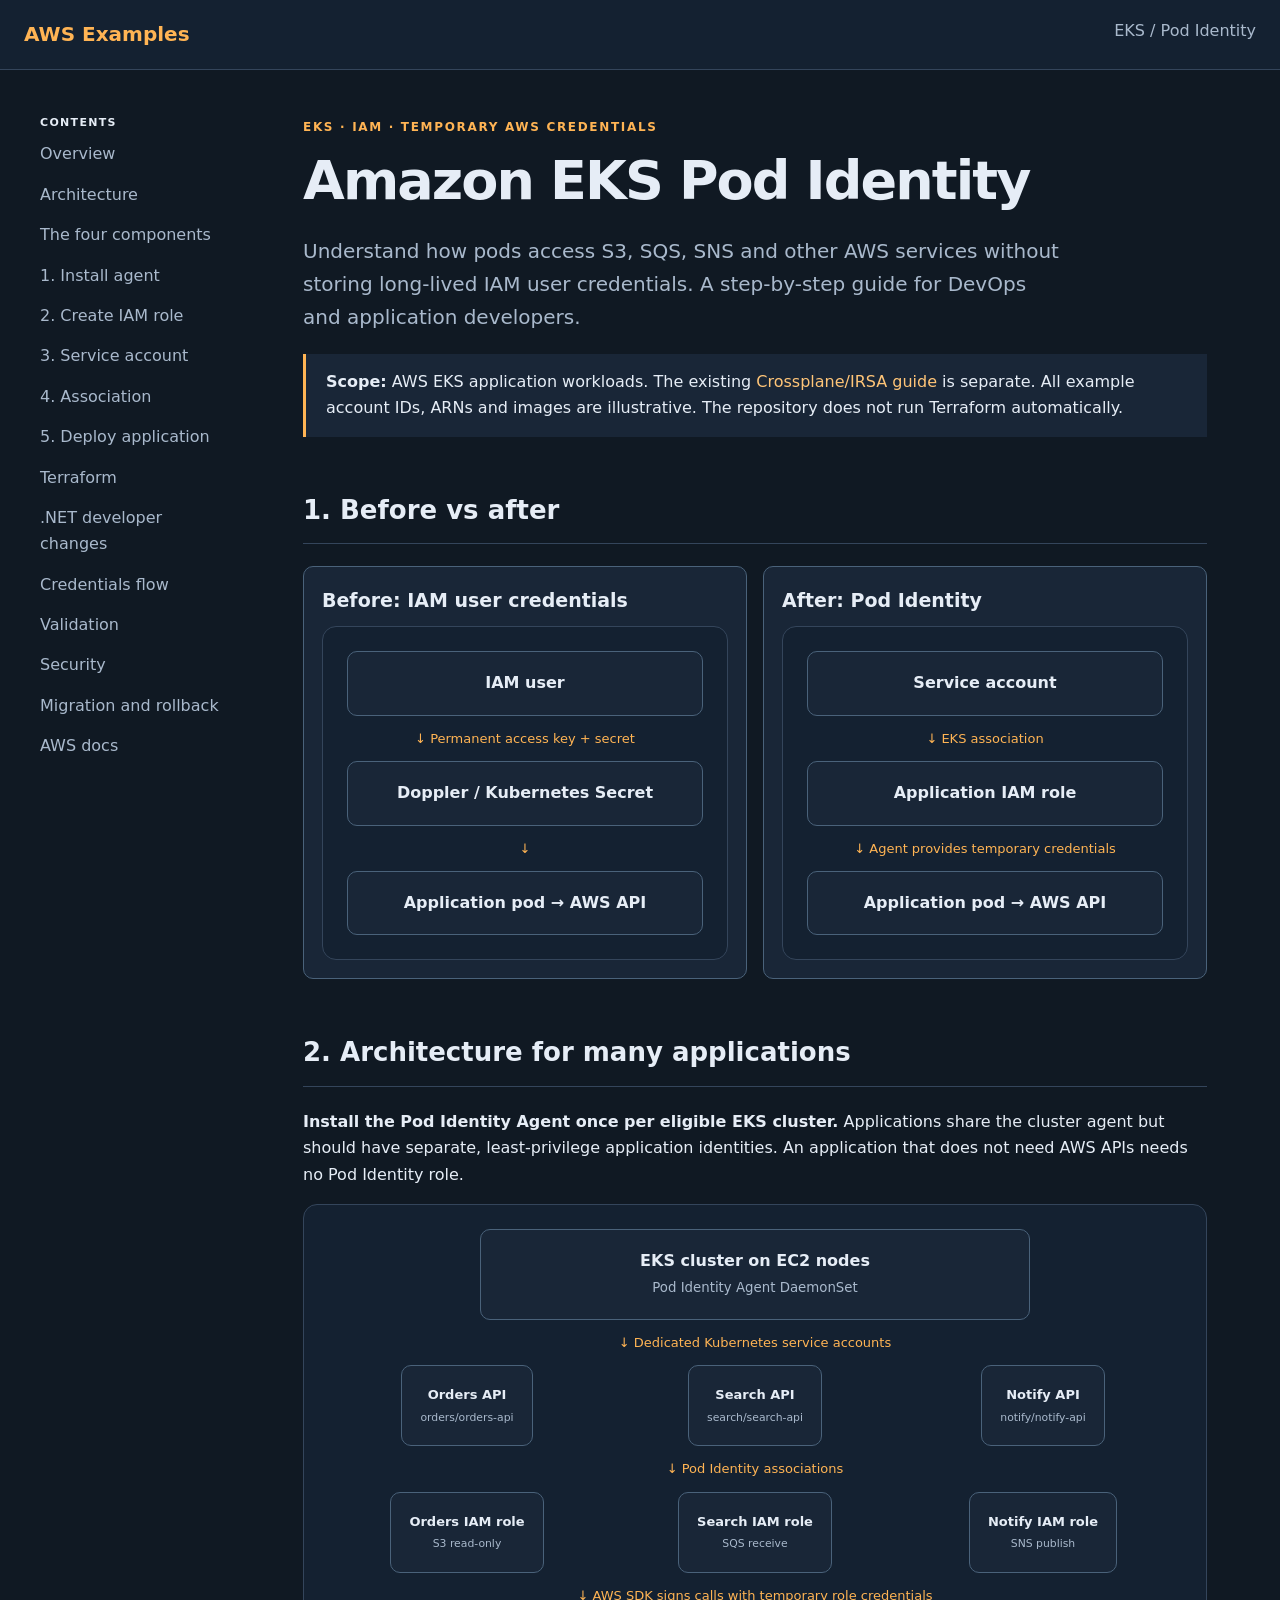
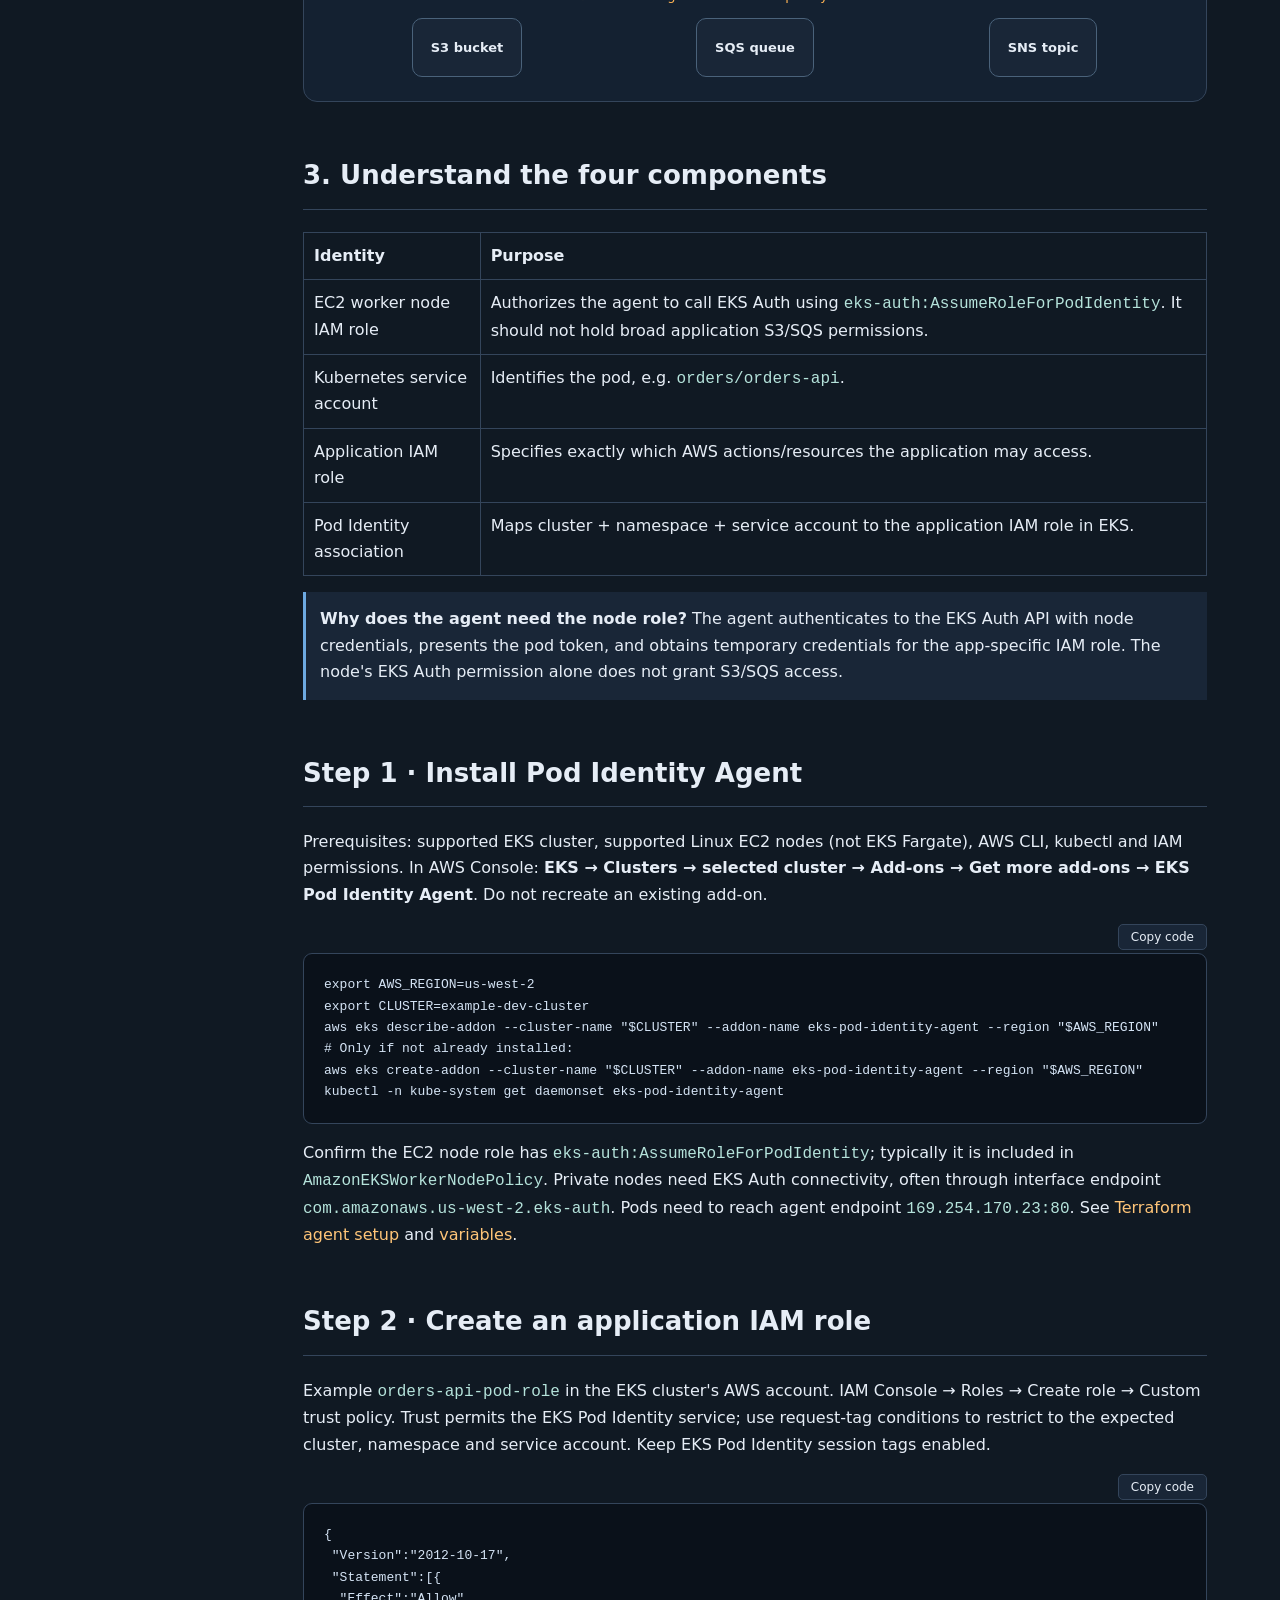
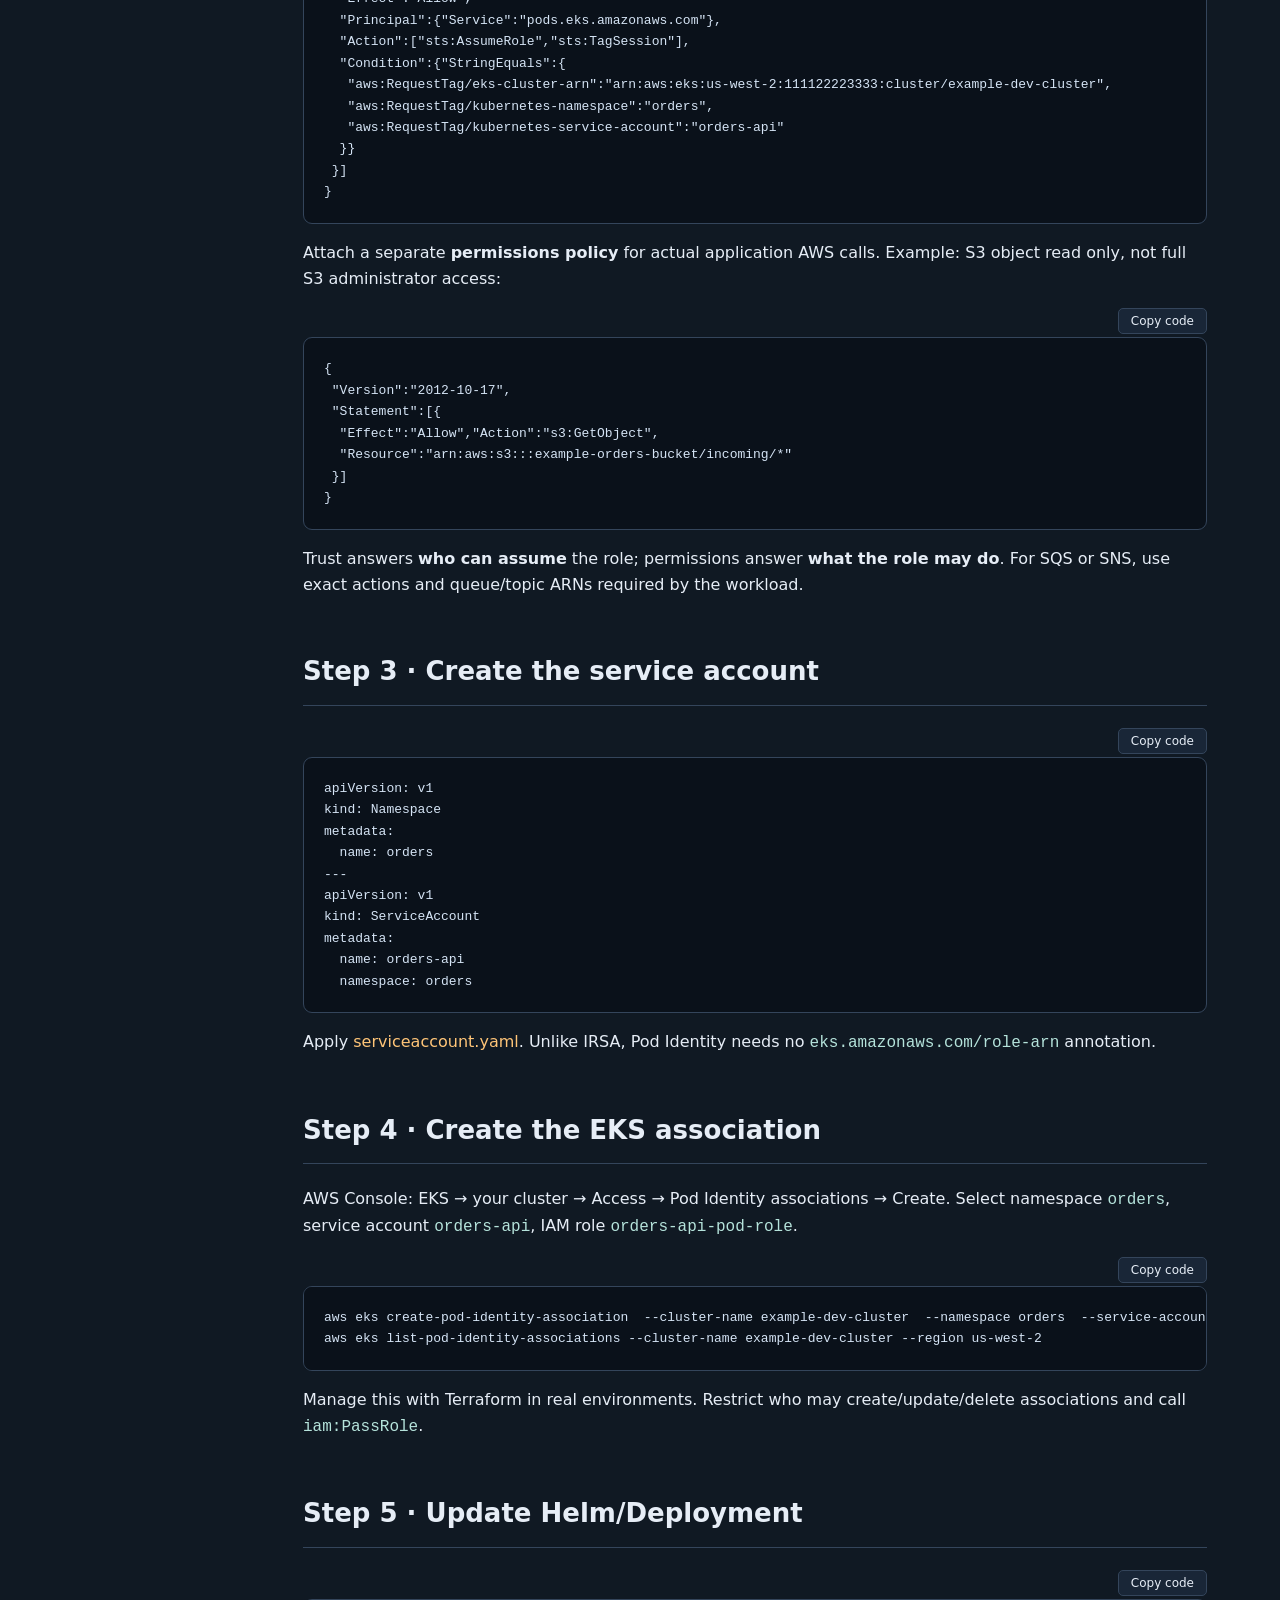
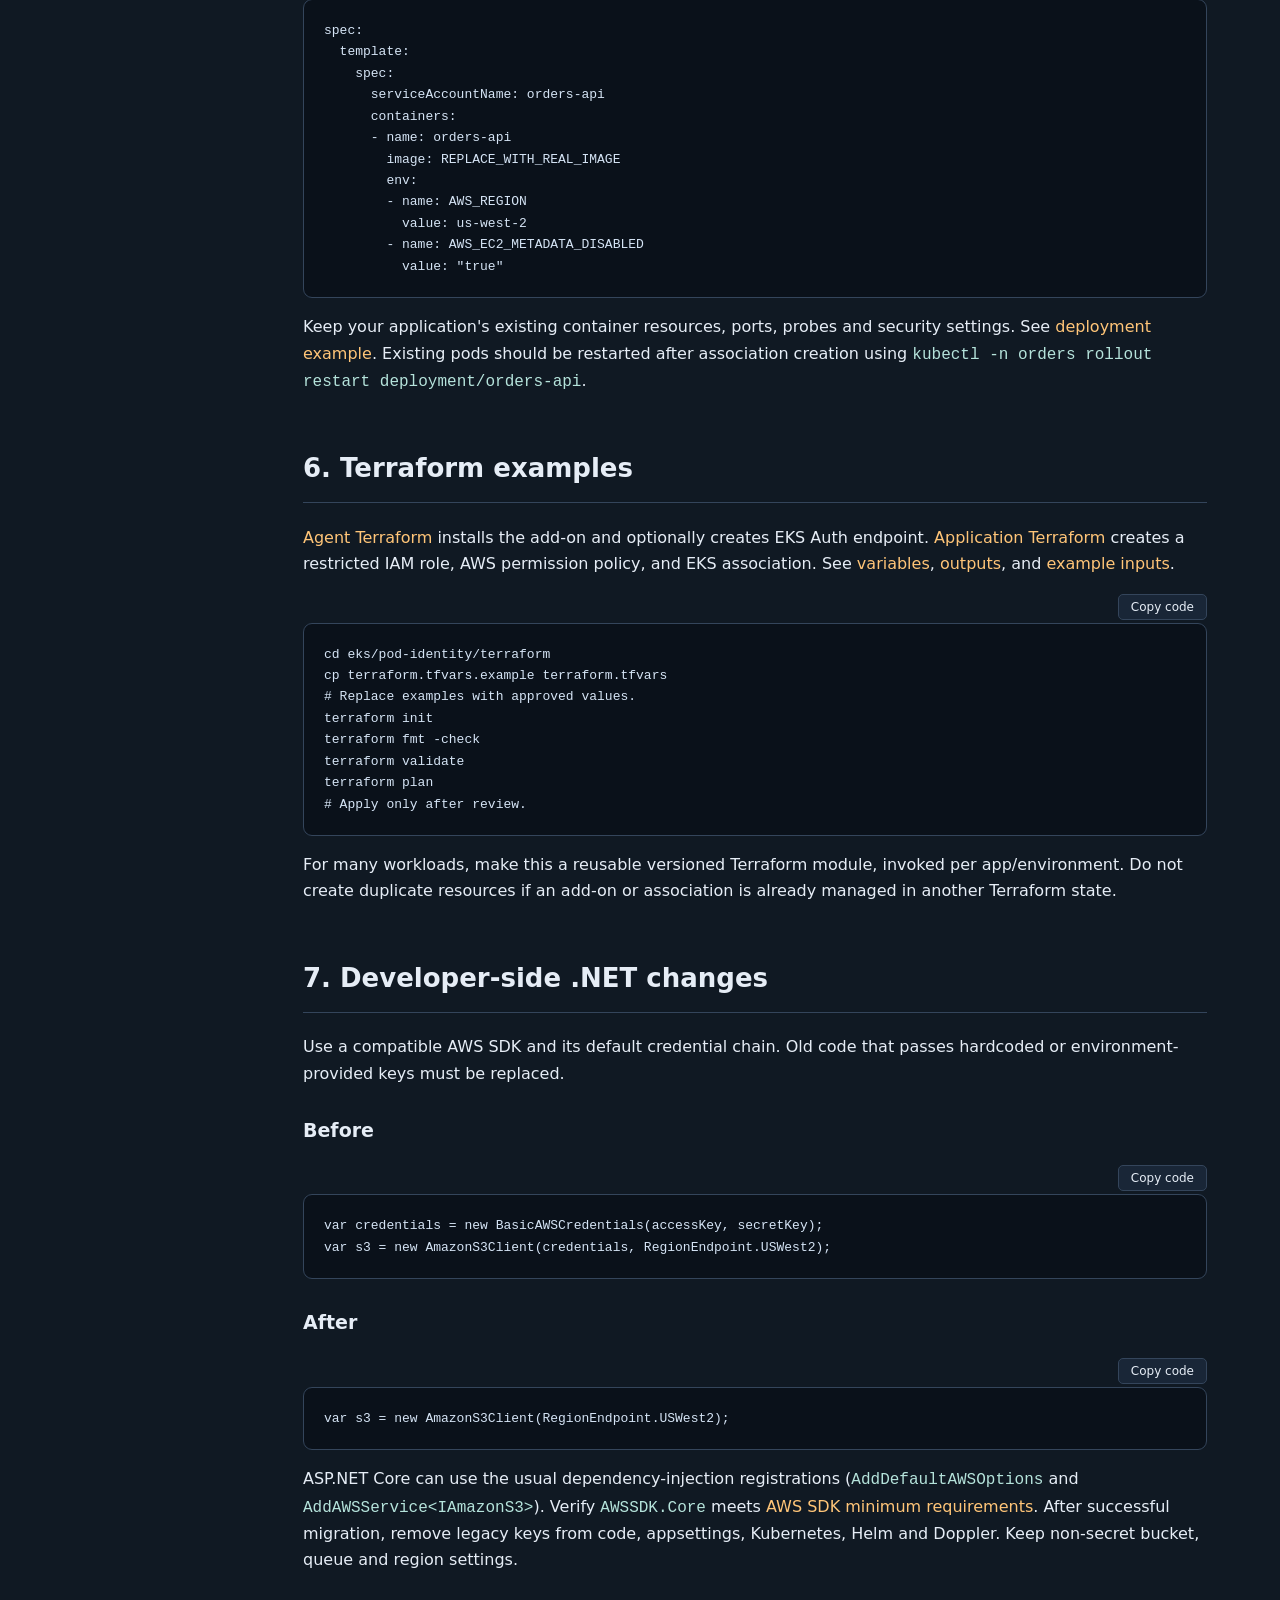
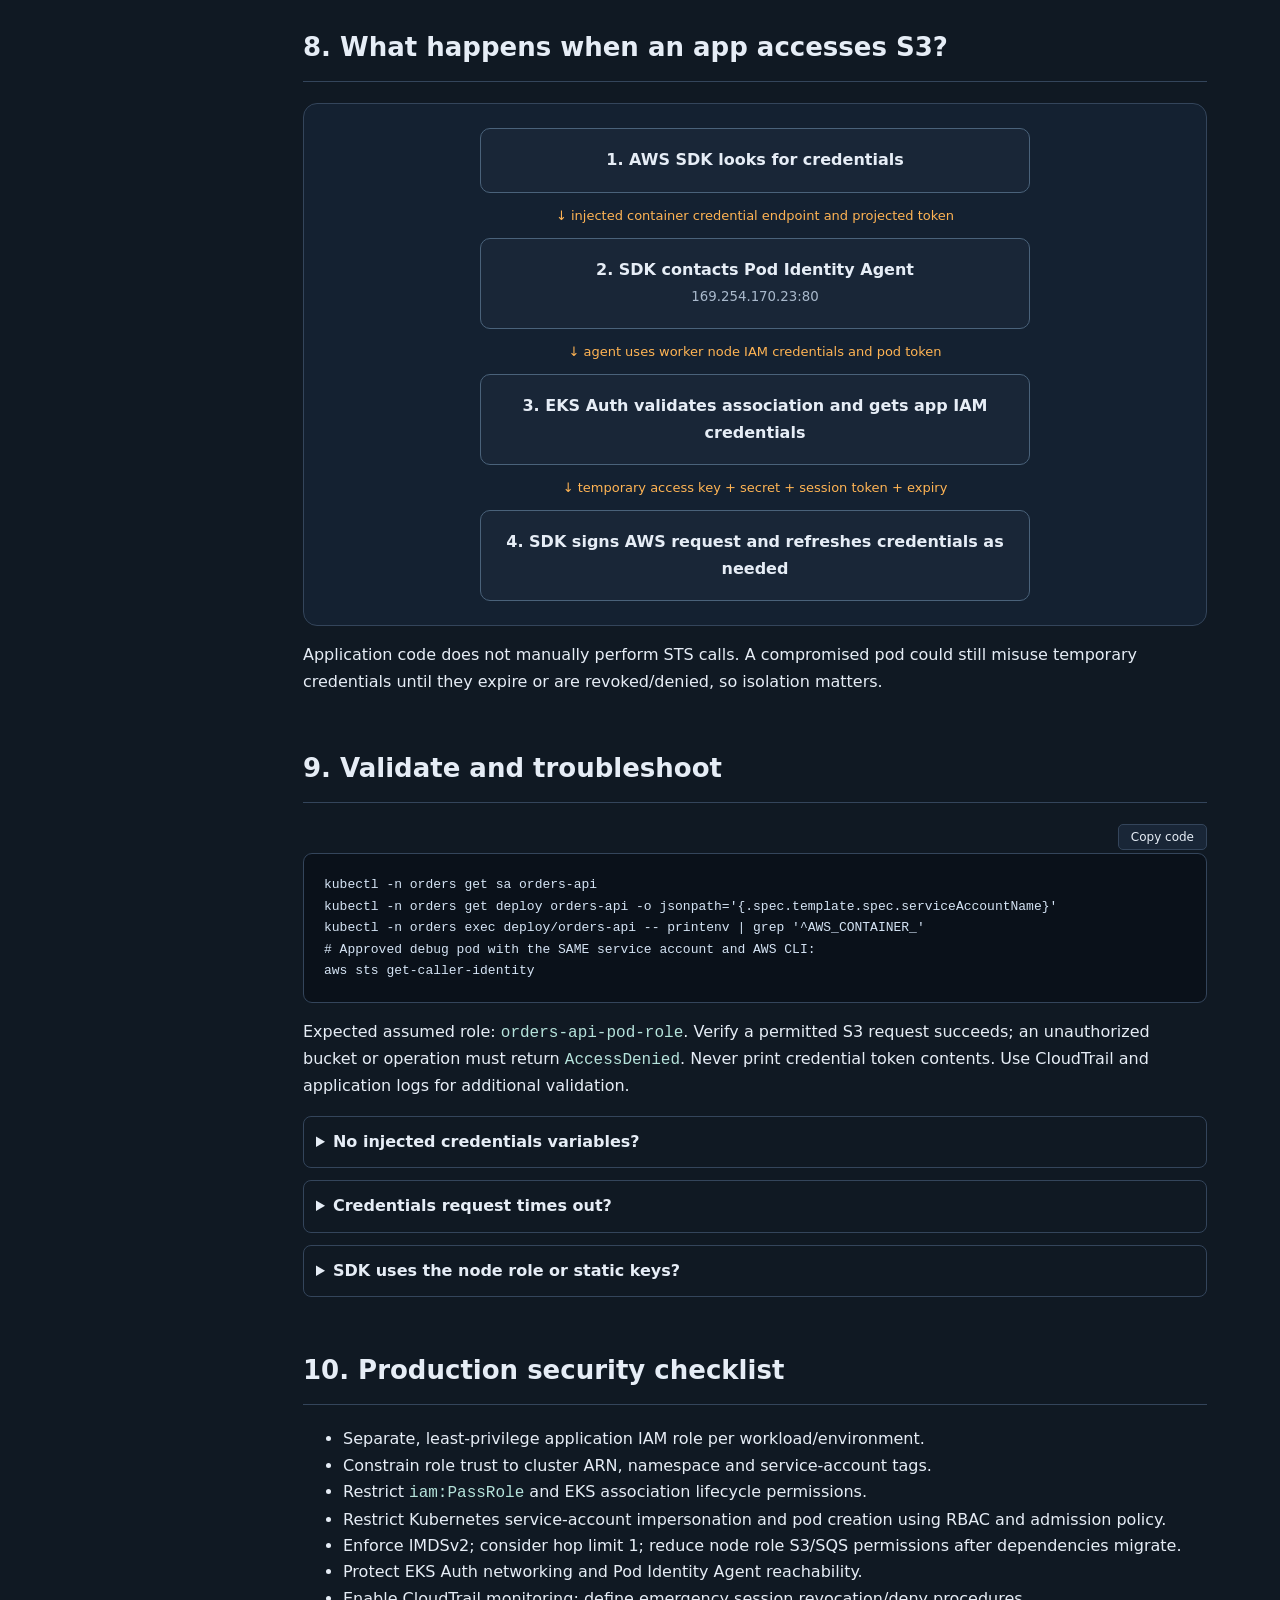
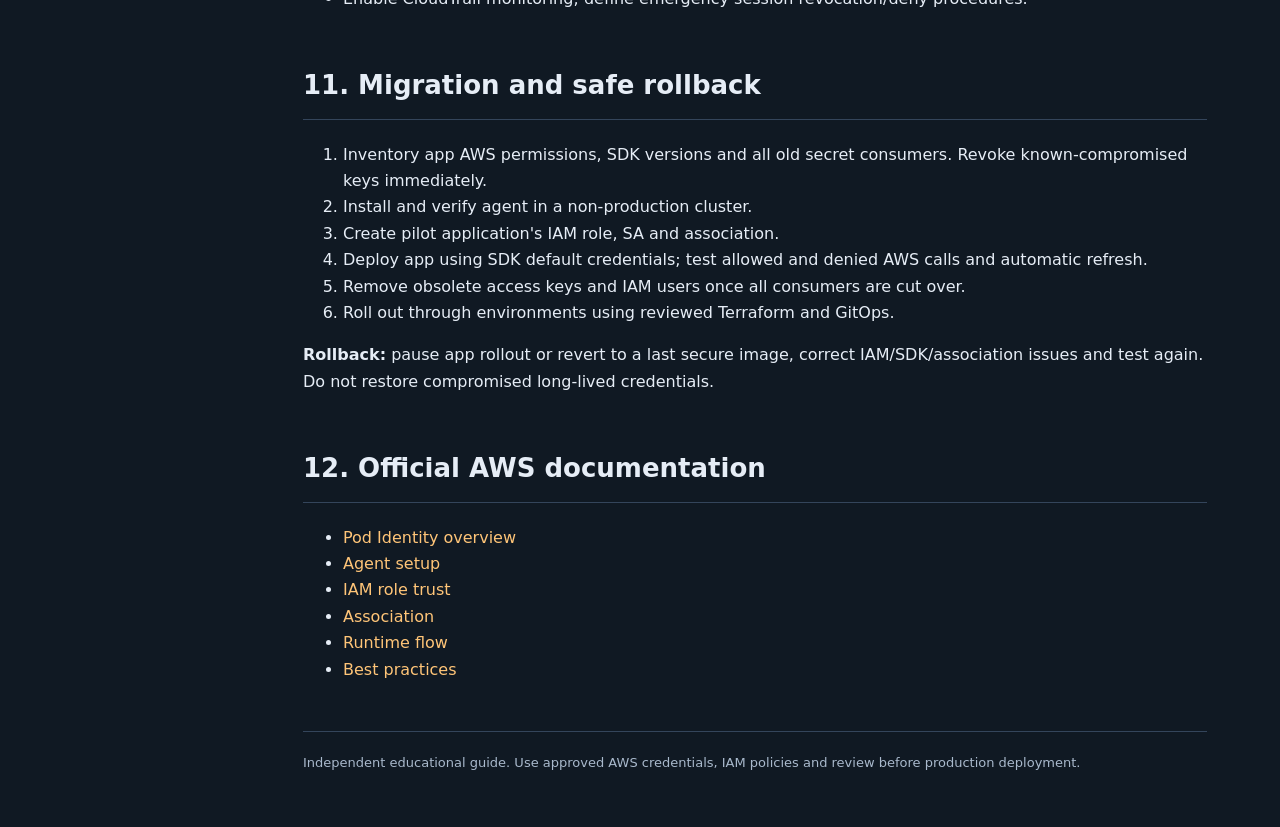
==== eks/pod-identity/index.html @ 5cfaf62c "docs: add visual EKS Pod Identity learning guide" ====
<!doctype html>
<html lang="en"><head><meta charset="utf-8"><meta name="viewport" content="width=device-width, initial-scale=1"><title>EKS Pod Identity | AWS Examples</title><link rel="stylesheet" href="../../assets/style.css"><style>.three{display:grid;grid-template-columns:repeat(3,minmax(0,1fr));gap:10px}.three .node{font-size:13px}.safe{border-left:3px solid #6da9e1;padding:14px;background:var(--panel)}table{border-collapse:collapse;width:100%}td,th{border:1px solid var(--line);padding:10px;text-align:left;vertical-align:top}summary{cursor:pointer;font-weight:700}details{border:1px solid var(--line);padding:12px;margin:12px 0;border-radius:8px}@media(max-width:760px){.three{grid-template-columns:1fr}}</style></head>
<body><header><a href="../../index.html">AWS Examples</a><span>EKS / Pod Identity</span></header><div class="layout"><nav><strong>CONTENTS</strong><a href="#overview">Overview</a><a href="#architecture">Architecture</a><a href="#roles">The four components</a><a href="#agent">1. Install agent</a><a href="#iam">2. Create IAM role</a><a href="#sa">3. Service account</a><a href="#association">4. Association</a><a href="#deploy">5. Deploy application</a><a href="#terraform">Terraform</a><a href="#developer">.NET developer changes</a><a href="#runtime">Credentials flow</a><a href="#test">Validation</a><a href="#security">Security</a><a href="#migrate">Migration and rollback</a><a href="#references">AWS docs</a></nav>
<main><p class="eyebrow">EKS · IAM · TEMPORARY AWS CREDENTIALS</p><h1>Amazon EKS Pod Identity</h1><p class="lead">Understand how pods access S3, SQS, SNS and other AWS services without storing long-lived IAM user credentials. A step-by-step guide for DevOps and application developers.</p><p class="note"><strong>Scope:</strong> AWS EKS application workloads. The existing <a href="../../crossplane/irsa/index.html">Crossplane/IRSA guide</a> is separate. All example account IDs, ARNs and images are illustrative. The repository does not run Terraform automatically.</p>
<h2 id="overview">1. Before vs after</h2><div class="branches"><div class="panel"><h3>Before: IAM user credentials</h3><div class="diagram"><div class="node">IAM user</div><div class="arrow">↓ Permanent access key + secret</div><div class="node">Doppler / Kubernetes Secret</div><div class="arrow">↓</div><div class="node">Application pod → AWS API</div></div></div><div class="panel"><h3>After: Pod Identity</h3><div class="diagram"><div class="node">Service account</div><div class="arrow">↓ EKS association</div><div class="node">Application IAM role</div><div class="arrow">↓ Agent provides temporary credentials</div><div class="node">Application pod → AWS API</div></div></div></div>
<h2 id="architecture">2. Architecture for many applications</h2><p><strong>Install the Pod Identity Agent once per eligible EKS cluster.</strong> Applications share the cluster agent but should have separate, least-privilege application identities. An application that does not need AWS APIs needs no Pod Identity role.</p>
<div class="diagram"><div class="node">EKS cluster on EC2 nodes<br><small>Pod Identity Agent DaemonSet</small></div><div class="arrow">↓ Dedicated Kubernetes service accounts</div><div class="three"><div class="node">Orders API<br><small>orders/orders-api</small></div><div class="node">Search API<br><small>search/search-api</small></div><div class="node">Notify API<br><small>notify/notify-api</small></div></div><div class="arrow">↓ Pod Identity associations</div><div class="three"><div class="node">Orders IAM role<br><small>S3 read-only</small></div><div class="node">Search IAM role<br><small>SQS receive</small></div><div class="node">Notify IAM role<br><small>SNS publish</small></div></div><div class="arrow">↓ AWS SDK signs calls with temporary role credentials</div><div class="three"><div class="node">S3 bucket</div><div class="node">SQS queue</div><div class="node">SNS topic</div></div></div>
<h2 id="roles">3. Understand the four components</h2><table><tr><th>Identity</th><th>Purpose</th></tr><tr><td>EC2 worker node IAM role</td><td>Authorizes the agent to call EKS Auth using <code>eks-auth:AssumeRoleForPodIdentity</code>. It should not hold broad application S3/SQS permissions.</td></tr><tr><td>Kubernetes service account</td><td>Identifies the pod, e.g. <code>orders/orders-api</code>.</td></tr><tr><td>Application IAM role</td><td>Specifies exactly which AWS actions/resources the application may access.</td></tr><tr><td>Pod Identity association</td><td>Maps cluster + namespace + service account to the application IAM role in EKS.</td></tr></table><p class="safe"><strong>Why does the agent need the node role?</strong> The agent authenticates to the EKS Auth API with node credentials, presents the pod token, and obtains temporary credentials for the app-specific IAM role. The node's EKS Auth permission alone does not grant S3/SQS access.</p>
<h2 id="agent">Step 1 · Install Pod Identity Agent</h2><p>Prerequisites: supported EKS cluster, supported Linux EC2 nodes (not EKS Fargate), AWS CLI, kubectl and IAM permissions. In AWS Console: <b>EKS → Clusters → selected cluster → Add-ons → Get more add-ons → EKS Pod Identity Agent</b>. Do not recreate an existing add-on.</p><pre><code>export AWS_REGION=us-west-2
export CLUSTER=example-dev-cluster
aws eks describe-addon --cluster-name "$CLUSTER" --addon-name eks-pod-identity-agent --region "$AWS_REGION"
# Only if not already installed:
aws eks create-addon --cluster-name "$CLUSTER" --addon-name eks-pod-identity-agent --region "$AWS_REGION"
kubectl -n kube-system get daemonset eks-pod-identity-agent</code></pre><p>Confirm the EC2 node role has <code>eks-auth:AssumeRoleForPodIdentity</code>; typically it is included in <code>AmazonEKSWorkerNodePolicy</code>. Private nodes need EKS Auth connectivity, often through interface endpoint <code>com.amazonaws.us-west-2.eks-auth</code>. Pods need to reach agent endpoint <code>169.254.170.23:80</code>. See <a href="agent/main.tf">Terraform agent setup</a> and <a href="agent/terraform.tfvars.example">variables</a>.</p>
<h2 id="iam">Step 2 · Create an application IAM role</h2><p>Example <code>orders-api-pod-role</code> in the EKS cluster's AWS account. IAM Console → Roles → Create role → Custom trust policy. Trust permits the EKS Pod Identity service; use request-tag conditions to restrict to the expected cluster, namespace and service account. Keep EKS Pod Identity session tags enabled.</p><pre><code>{
 "Version":"2012-10-17",
 "Statement":[{
  "Effect":"Allow",
  "Principal":{"Service":"pods.eks.amazonaws.com"},
  "Action":["sts:AssumeRole","sts:TagSession"],
  "Condition":{"StringEquals":{
   "aws:RequestTag/eks-cluster-arn":"arn:aws:eks:us-west-2:111122223333:cluster/example-dev-cluster",
   "aws:RequestTag/kubernetes-namespace":"orders",
   "aws:RequestTag/kubernetes-service-account":"orders-api"
  }}
 }]
}</code></pre><p>Attach a separate <strong>permissions policy</strong> for actual application AWS calls. Example: S3 object read only, not full S3 administrator access:</p><pre><code>{
 "Version":"2012-10-17",
 "Statement":[{
  "Effect":"Allow","Action":"s3:GetObject",
  "Resource":"arn:aws:s3:::example-orders-bucket/incoming/*"
 }]
}</code></pre><p>Trust answers <strong>who can assume</strong> the role; permissions answer <strong>what the role may do</strong>. For SQS or SNS, use exact actions and queue/topic ARNs required by the workload.</p>
<h2 id="sa">Step 3 · Create the service account</h2><pre><code>apiVersion: v1
kind: Namespace
metadata:
  name: orders
---
apiVersion: v1
kind: ServiceAccount
metadata:
  name: orders-api
  namespace: orders</code></pre><p>Apply <a href="kubernetes/serviceaccount.yaml">serviceaccount.yaml</a>. Unlike IRSA, Pod Identity needs no <code>eks.amazonaws.com/role-arn</code> annotation.</p>
<h2 id="association">Step 4 · Create the EKS association</h2><p>AWS Console: EKS → your cluster → Access → Pod Identity associations → Create. Select namespace <code>orders</code>, service account <code>orders-api</code>, IAM role <code>orders-api-pod-role</code>.</p><pre><code>aws eks create-pod-identity-association  --cluster-name example-dev-cluster  --namespace orders  --service-account orders-api  --role-arn arn:aws:iam::111122223333:role/orders-api-pod-role  --region us-west-2
aws eks list-pod-identity-associations --cluster-name example-dev-cluster --region us-west-2</code></pre><p>Manage this with Terraform in real environments. Restrict who may create/update/delete associations and call <code>iam:PassRole</code>.</p>
<h2 id="deploy">Step 5 · Update Helm/Deployment</h2><pre><code>spec:
  template:
    spec:
      serviceAccountName: orders-api
      containers:
      - name: orders-api
        image: REPLACE_WITH_REAL_IMAGE
        env:
        - name: AWS_REGION
          value: us-west-2
        - name: AWS_EC2_METADATA_DISABLED
          value: "true"</code></pre><p>Keep your application's existing container resources, ports, probes and security settings. See <a href="kubernetes/deployment-example.yaml">deployment example</a>. Existing pods should be restarted after association creation using <code>kubectl -n orders rollout restart deployment/orders-api</code>.</p>
<h2 id="terraform">6. Terraform examples</h2><p><a href="agent/main.tf">Agent Terraform</a> installs the add-on and optionally creates EKS Auth endpoint. <a href="terraform/main.tf">Application Terraform</a> creates a restricted IAM role, AWS permission policy, and EKS association. See <a href="terraform/variables.tf">variables</a>, <a href="terraform/outputs.tf">outputs</a>, and <a href="terraform/terraform.tfvars.example">example inputs</a>.</p><pre><code>cd eks/pod-identity/terraform
cp terraform.tfvars.example terraform.tfvars
# Replace examples with approved values.
terraform init
terraform fmt -check
terraform validate
terraform plan
# Apply only after review.</code></pre><p>For many workloads, make this a reusable versioned Terraform module, invoked per app/environment. Do not create duplicate resources if an add-on or association is already managed in another Terraform state.</p>
<h2 id="developer">7. Developer-side .NET changes</h2><p>Use a compatible AWS SDK and its default credential chain. Old code that passes hardcoded or environment-provided keys must be replaced.</p><h3>Before</h3><pre><code>var credentials = new BasicAWSCredentials(accessKey, secretKey);
var s3 = new AmazonS3Client(credentials, RegionEndpoint.USWest2);</code></pre><h3>After</h3><pre><code>var s3 = new AmazonS3Client(RegionEndpoint.USWest2);</code></pre><p>ASP.NET Core can use the usual dependency-injection registrations (<code>AddDefaultAWSOptions</code> and <code>AddAWSService&lt;IAmazonS3&gt;</code>). Verify <code>AWSSDK.Core</code> meets <a href="https://docs.aws.amazon.com/eks/latest/userguide/pod-id-minimum-sdk.html">AWS SDK minimum requirements</a>. After successful migration, remove legacy keys from code, appsettings, Kubernetes, Helm and Doppler. Keep non-secret bucket, queue and region settings.</p>
<h2 id="runtime">8. What happens when an app accesses S3?</h2><div class="diagram"><div class="node">1. AWS SDK looks for credentials</div><div class="arrow">↓ injected container credential endpoint and projected token</div><div class="node">2. SDK contacts Pod Identity Agent<br><small>169.254.170.23:80</small></div><div class="arrow">↓ agent uses worker node IAM credentials and pod token</div><div class="node">3. EKS Auth validates association and gets app IAM credentials</div><div class="arrow">↓ temporary access key + secret + session token + expiry</div><div class="node">4. SDK signs AWS request and refreshes credentials as needed</div></div><p>Application code does not manually perform STS calls. A compromised pod could still misuse temporary credentials until they expire or are revoked/denied, so isolation matters.</p>
<h2 id="test">9. Validate and troubleshoot</h2><pre><code>kubectl -n orders get sa orders-api
kubectl -n orders get deploy orders-api -o jsonpath='{.spec.template.spec.serviceAccountName}'
kubectl -n orders exec deploy/orders-api -- printenv | grep '^AWS_CONTAINER_'
# Approved debug pod with the SAME service account and AWS CLI:
aws sts get-caller-identity</code></pre><p>Expected assumed role: <code>orders-api-pod-role</code>. Verify a permitted S3 request succeeds; an unauthorized bucket or operation must return <code>AccessDenied</code>. Never print credential token contents. Use CloudTrail and application logs for additional validation.</p>
<details><summary>No injected credentials variables?</summary>Check service account, namespace, EKS association, pod restart, compatible EKS version and agent health.</details>
<details><summary>Credentials request times out?</summary>Check EKS Auth endpoint, agent local endpoint, node IAM policy, NetworkPolicies and proxy settings.</details>
<details><summary>SDK uses the node role or static keys?</summary>Remove explicit credentials and profile settings, validate SDK default chain, and disable metadata fallback.</details>
<h2 id="security">10. Production security checklist</h2><ul><li>Separate, least-privilege application IAM role per workload/environment.</li><li>Constrain role trust to cluster ARN, namespace and service-account tags.</li><li>Restrict <code>iam:PassRole</code> and EKS association lifecycle permissions.</li><li>Restrict Kubernetes service-account impersonation and pod creation using RBAC and admission policy.</li><li>Enforce IMDSv2; consider hop limit 1; reduce node role S3/SQS permissions after dependencies migrate.</li><li>Protect EKS Auth networking and Pod Identity Agent reachability.</li><li>Enable CloudTrail monitoring; define emergency session revocation/deny procedures.</li></ul>
<h2 id="migrate">11. Migration and safe rollback</h2><ol><li>Inventory app AWS permissions, SDK versions and all old secret consumers. Revoke known-compromised keys immediately.</li><li>Install and verify agent in a non-production cluster.</li><li>Create pilot application's IAM role, SA and association.</li><li>Deploy app using SDK default credentials; test allowed and denied AWS calls and automatic refresh.</li><li>Remove obsolete access keys and IAM users once all consumers are cut over.</li><li>Roll out through environments using reviewed Terraform and GitOps.</li></ol><p><b>Rollback:</b> pause app rollout or revert to a last secure image, correct IAM/SDK/association issues and test again. Do not restore compromised long-lived credentials.</p>
<h2 id="references">12. Official AWS documentation</h2><ul><li><a href="https://docs.aws.amazon.com/eks/latest/userguide/pod-identities.html">Pod Identity overview</a></li><li><a href="https://docs.aws.amazon.com/eks/latest/userguide/pod-id-agent-setup.html">Agent setup</a></li><li><a href="https://docs.aws.amazon.com/eks/latest/userguide/pod-id-role.html">IAM role trust</a></li><li><a href="https://docs.aws.amazon.com/eks/latest/userguide/pod-id-association.html">Association</a></li><li><a href="https://docs.aws.amazon.com/eks/latest/userguide/pod-id-how-it-works.html">Runtime flow</a></li><li><a href="https://docs.aws.amazon.com/eks/latest/best-practices/identity-and-access-management.html">Best practices</a></li></ul><footer>Independent educational guide. Use approved AWS credentials, IAM policies and review before production deployment.</footer>
</main></div><script src="../../assets/copy.js"></script></body></html>
---- assets/style.css ----
:root{color-scheme:dark;--bg:#101923;--panel:#192637;--line:#34455b;--text:#e6edf6;--muted:#a9b9cc;--accent:#ffb454}*{box-sizing:border-box}html{scroll-behavior:smooth}body{margin:0;background:var(--bg);color:var(--text);font:16px/1.65 system-ui,sans-serif}header{padding:18px max(24px,calc((100vw - 1240px)/2));border-bottom:1px solid var(--line);display:flex;justify-content:space-between;gap:20px;background:#142131}header a{font-weight:750;color:var(--accent);font-size:20px}header span,small,footer{color:var(--muted)}a{color:#ffc578;text-decoration:none}a:hover{text-decoration:underline}main{max-width:960px;min-width:0;padding:36px 28px 70px;margin:auto}h1{font-size:clamp(32px,5vw,54px);line-height:1.13;letter-spacing:-.035em;margin:12px 0 24px}h2{font-size:26px;border-bottom:1px solid var(--line);padding-bottom:12px;margin-top:52px;scroll-margin-top:24px}h3{font-size:19px;margin-top:28px}.eyebrow{letter-spacing:.14em;color:var(--accent);font-size:12px;font-weight:700}.lead{font-size:20px;color:var(--muted);max-width:760px}.note{border-left:3px solid var(--accent);background:var(--panel);padding:15px 20px}.layout{display:grid;grid-template-columns:230px minmax(0,1fr);max-width:1240px;margin:auto}nav{position:sticky;top:24px;align-self:start;padding:38px 20px}nav a{display:block;color:var(--muted);padding:7px 0}nav strong{font-size:11px;letter-spacing:.12em}pre{background:#0a111a;border:1px solid var(--line);border-radius:9px;padding:20px;overflow:auto;font:13px/1.65 ui-monospace,monospace;white-space:pre}code{font-family:ui-monospace,monospace;color:#b5e3db}pre code{color:#d5e4f5}.diagram{background:#142131;border:1px solid var(--line);border-radius:14px;padding:24px;text-align:center}.node,.panel{border:1px solid #4a627a;background:var(--panel);border-radius:10px;padding:18px}.node{max-width:550px;margin:auto;font-weight:700}.node small{font-weight:400}.arrow{color:var(--accent);font-size:13px;padding:12px}.branches,.cards{display:grid;grid-template-columns:repeat(2,minmax(0,1fr));gap:16px}.branches .node{width:100%}.panel h3{margin:0 0 10px}.cards a.panel{display:block;color:var(--text)}.cards a.panel:hover{border-color:var(--accent);text-decoration:none}.tag{font-size:12px;color:var(--accent);font-weight:700}.muted{color:var(--muted)}.copy{display:block;margin:0 0 -10px auto;background:var(--panel);color:var(--text);border:1px solid var(--line);border-radius:5px;padding:5px 12px;cursor:pointer;font:12px system-ui}footer{margin-top:48px;border-top:1px solid var(--line);padding-top:20px;font-size:13px}@media(max-width:760px){.layout{display:block}nav{position:static;padding:20px 24px;border-bottom:1px solid var(--line)}nav a{display:inline-block;margin-right:14px;font-size:13px}main{padding:24px 18px 48px}.branches,.cards{grid-template-columns:1fr}header{padding:15px 18px}.diagram{padding:14px}}
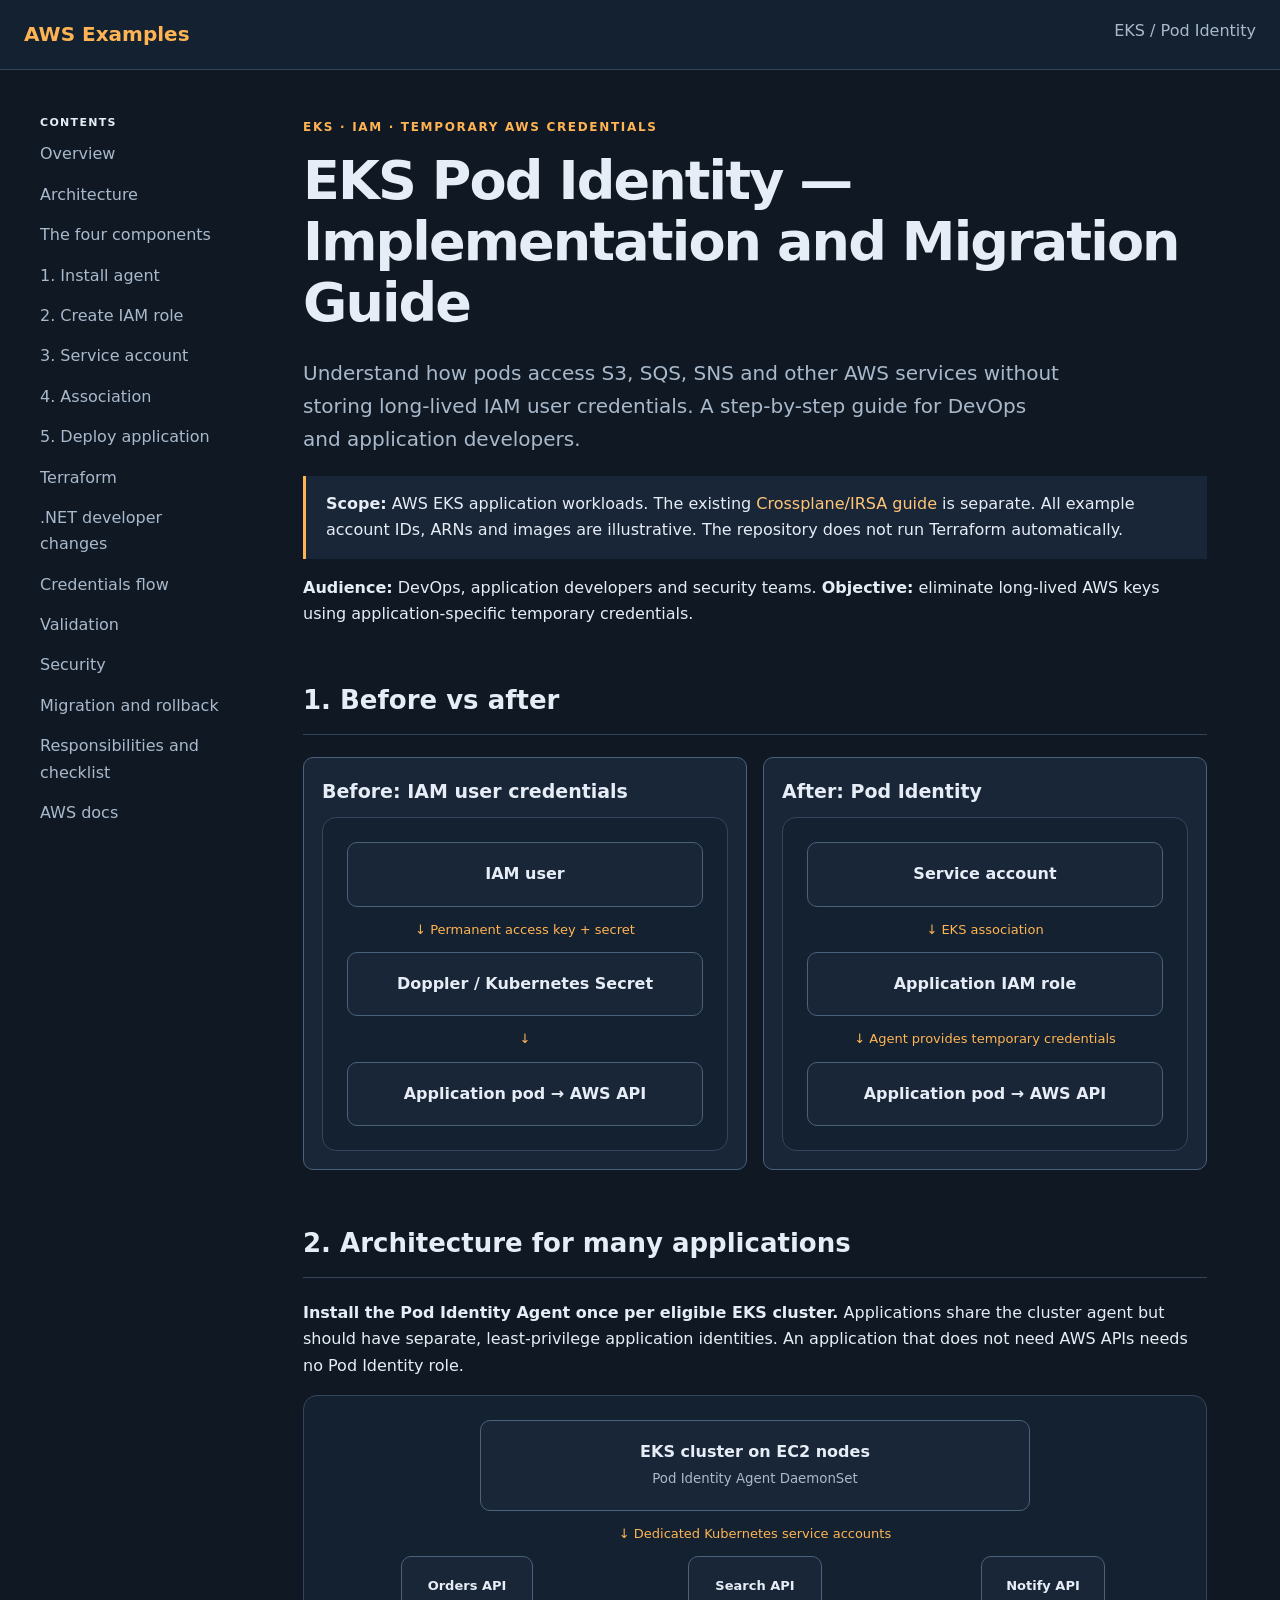
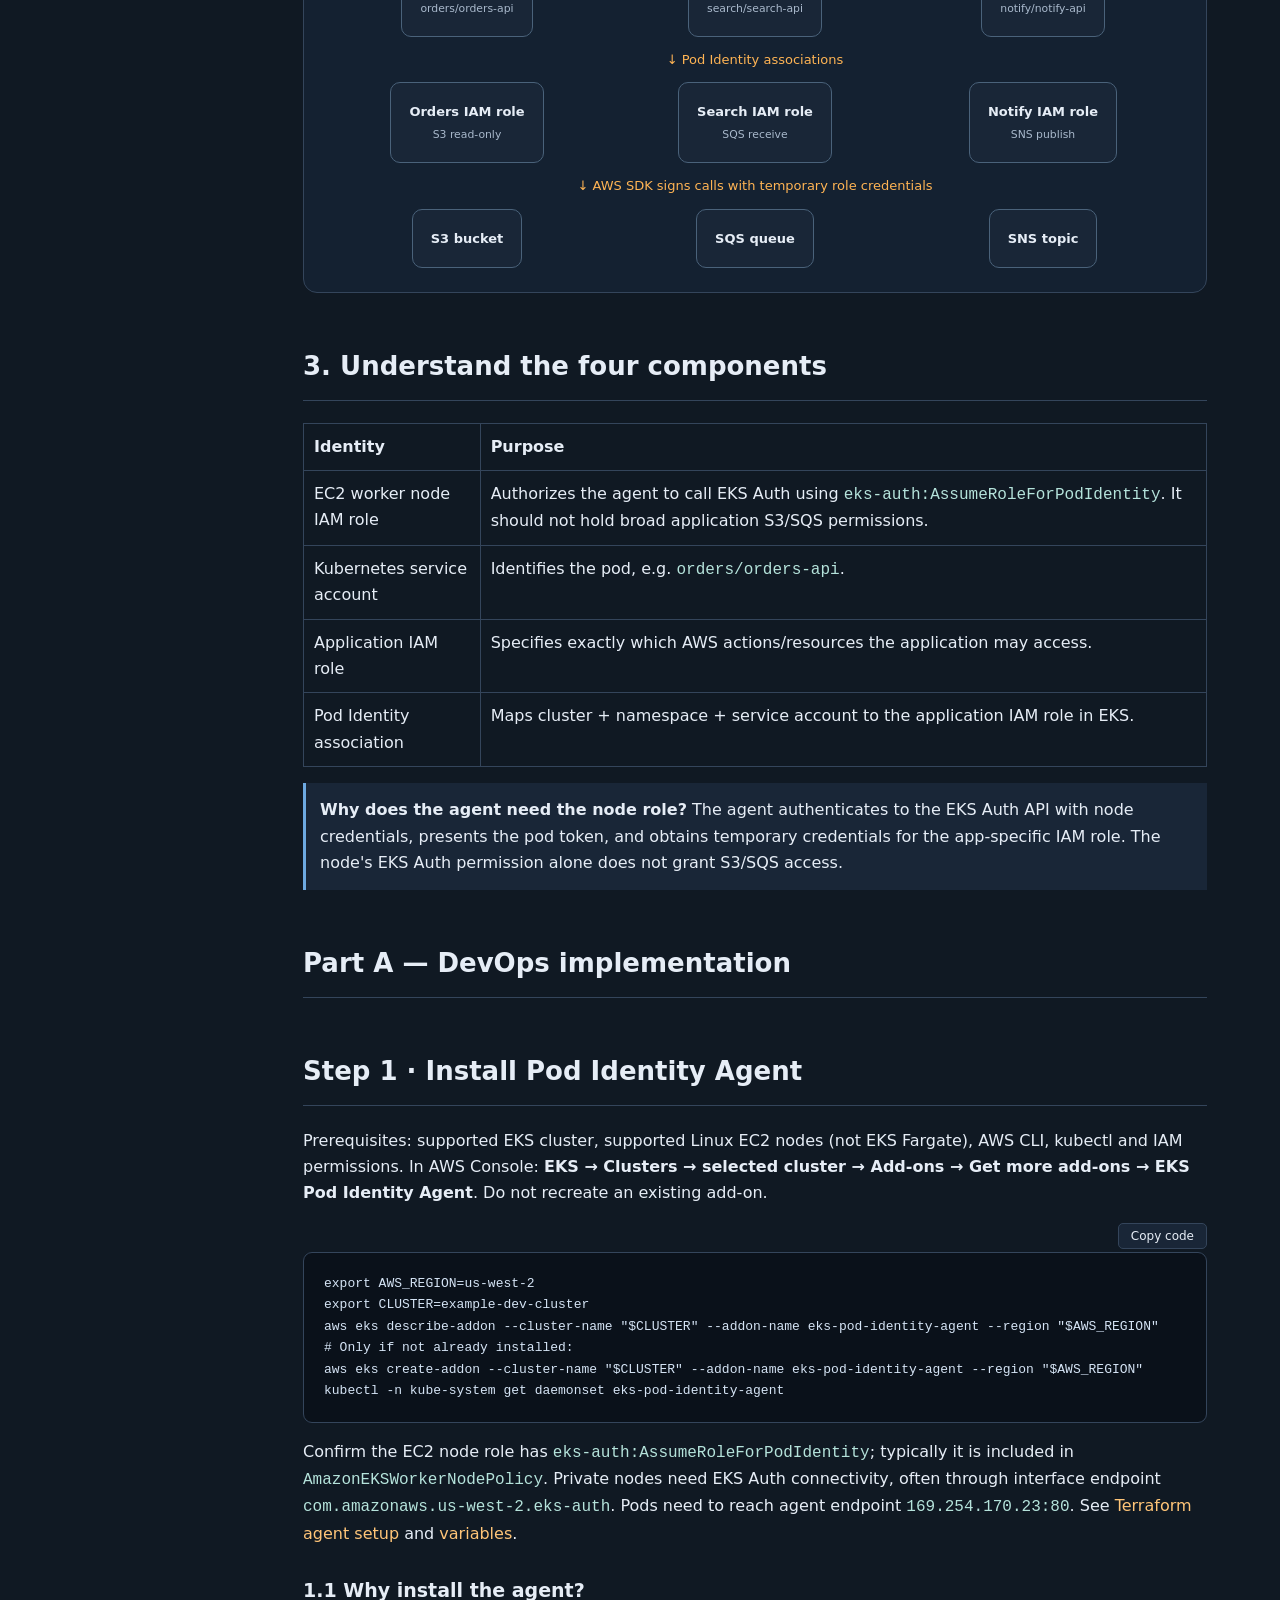
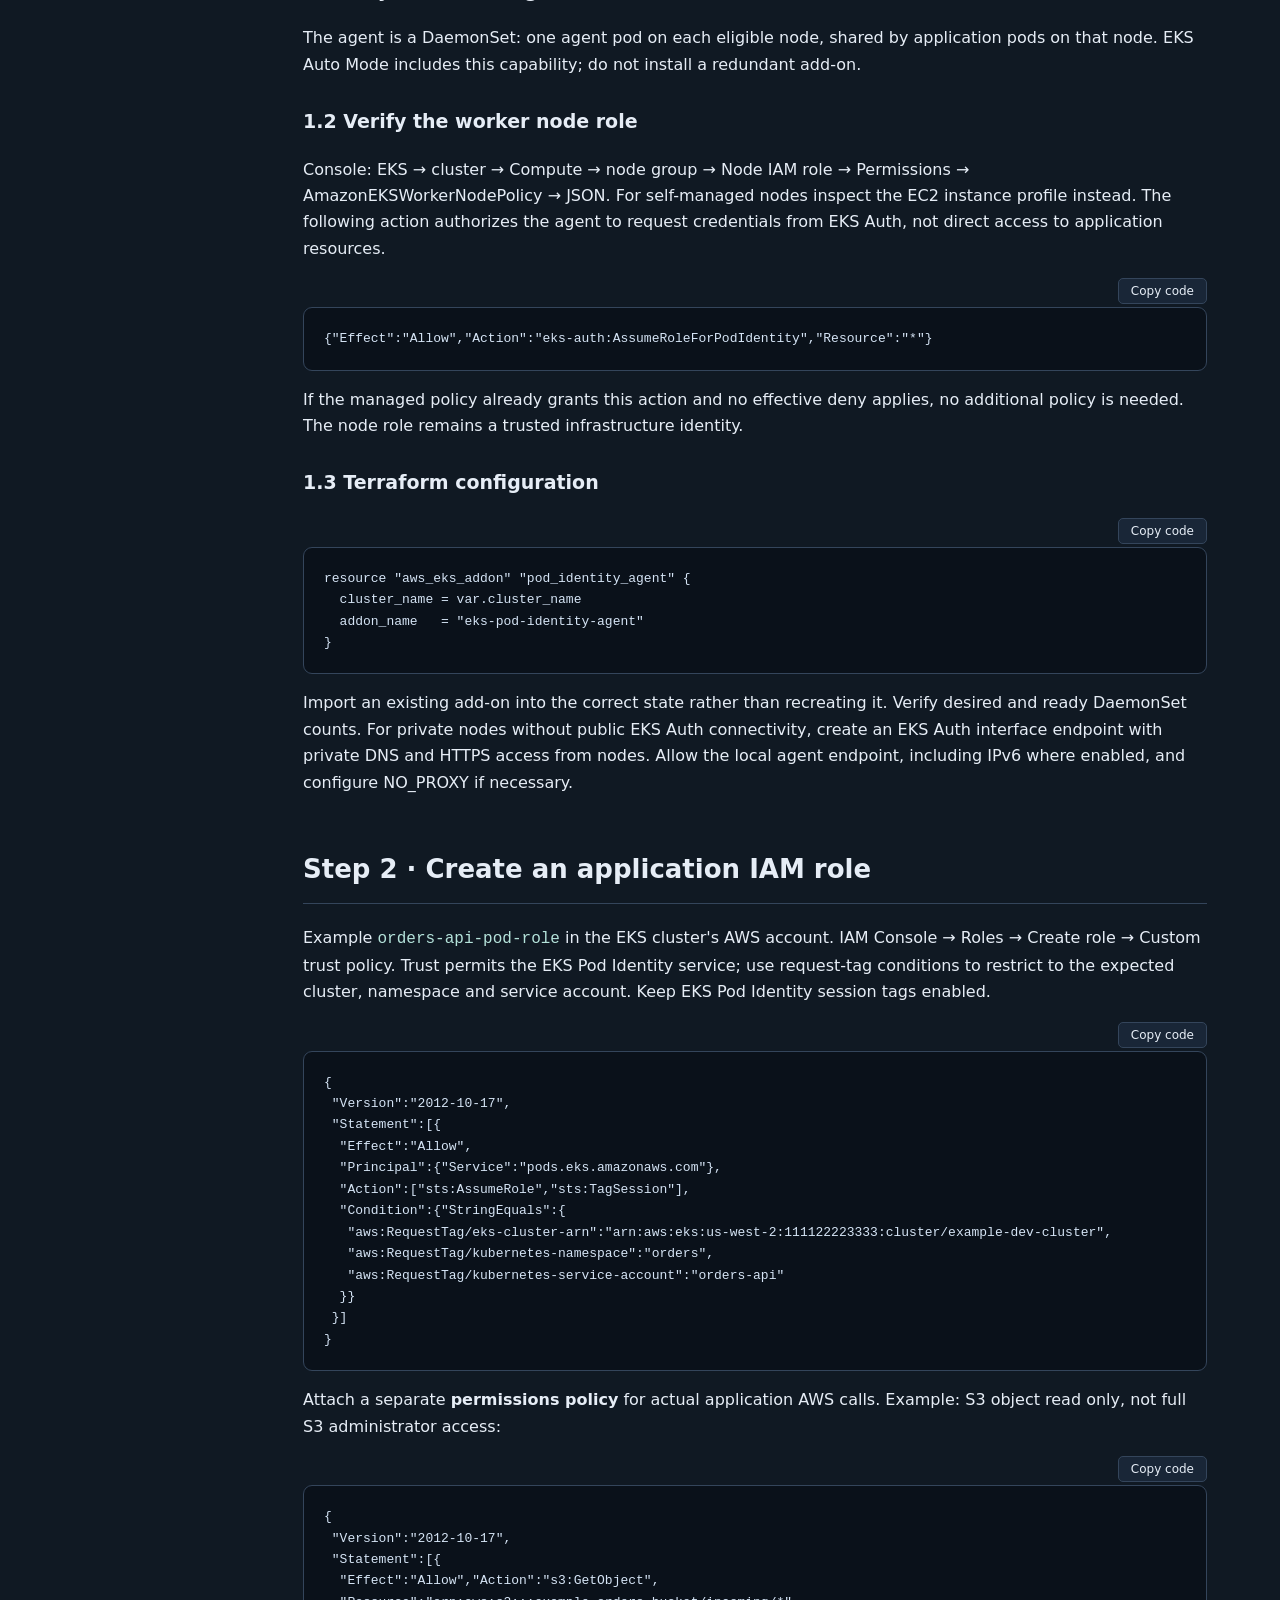
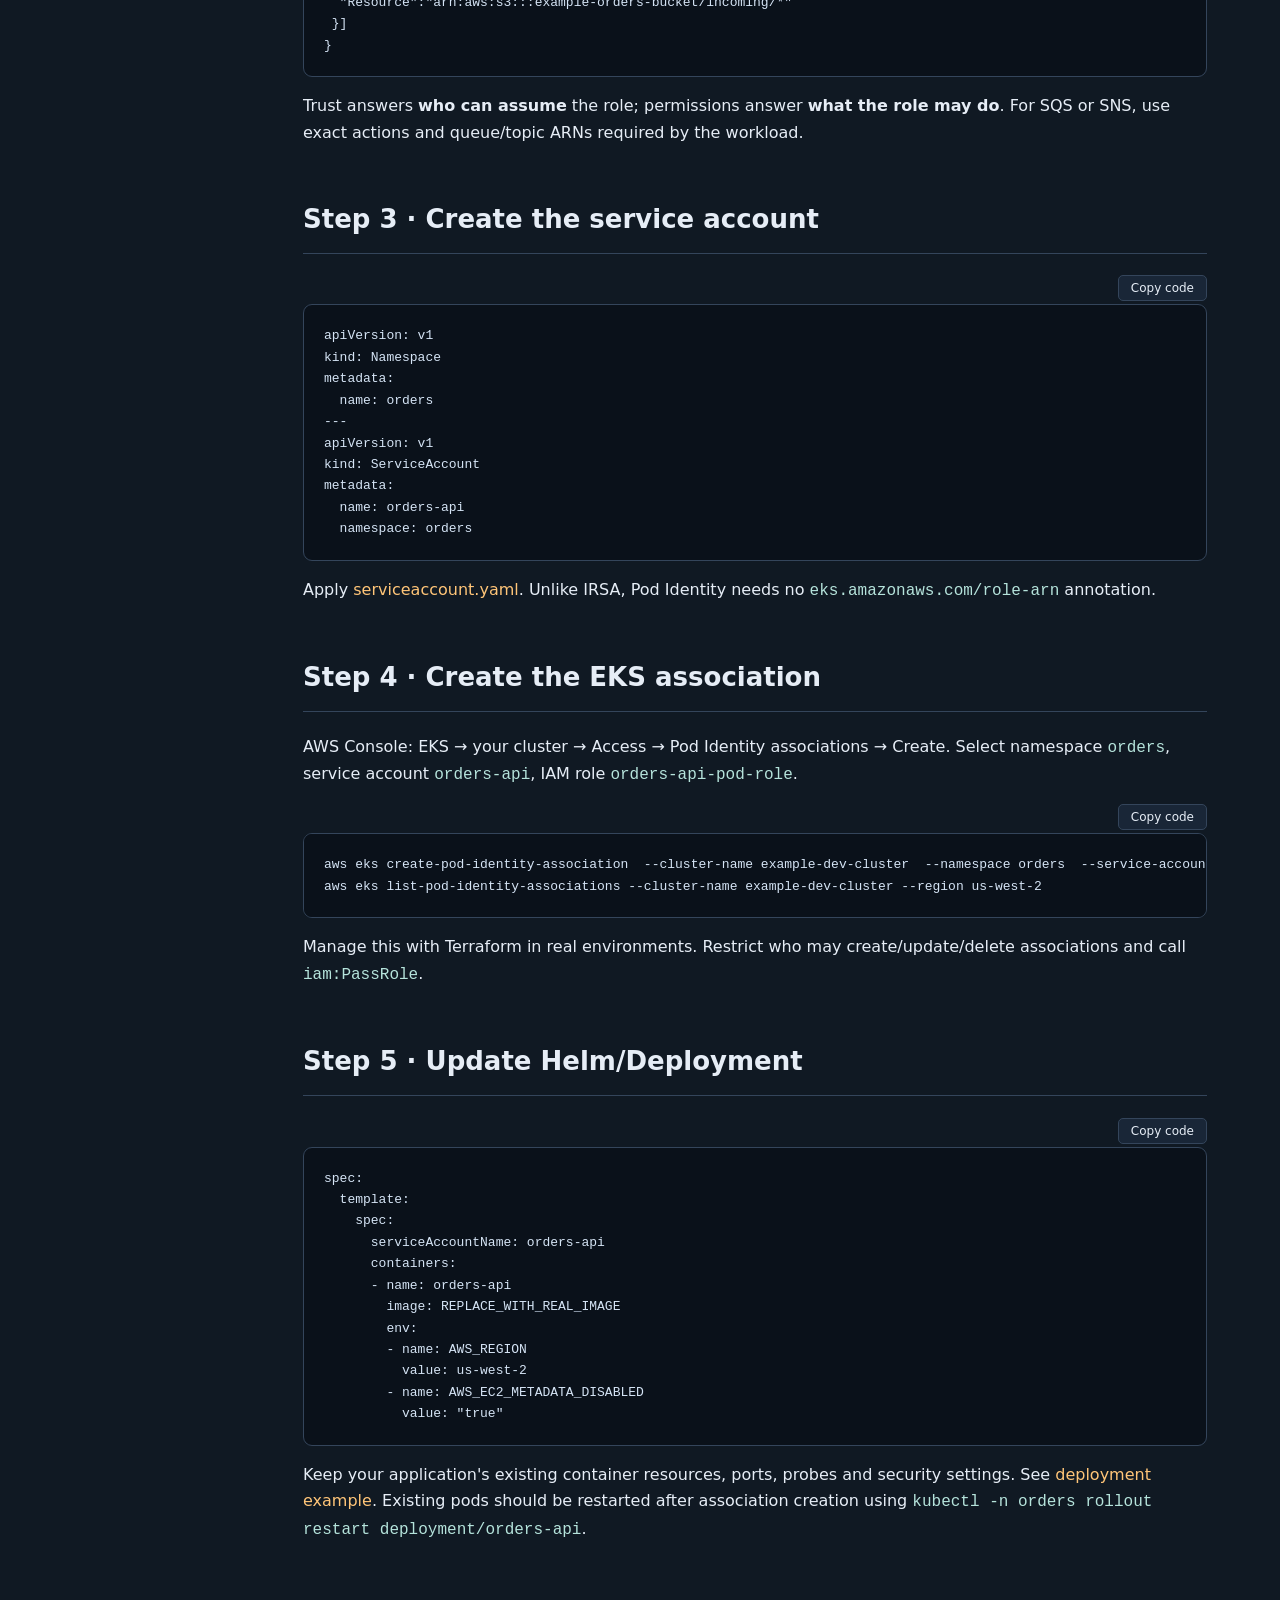
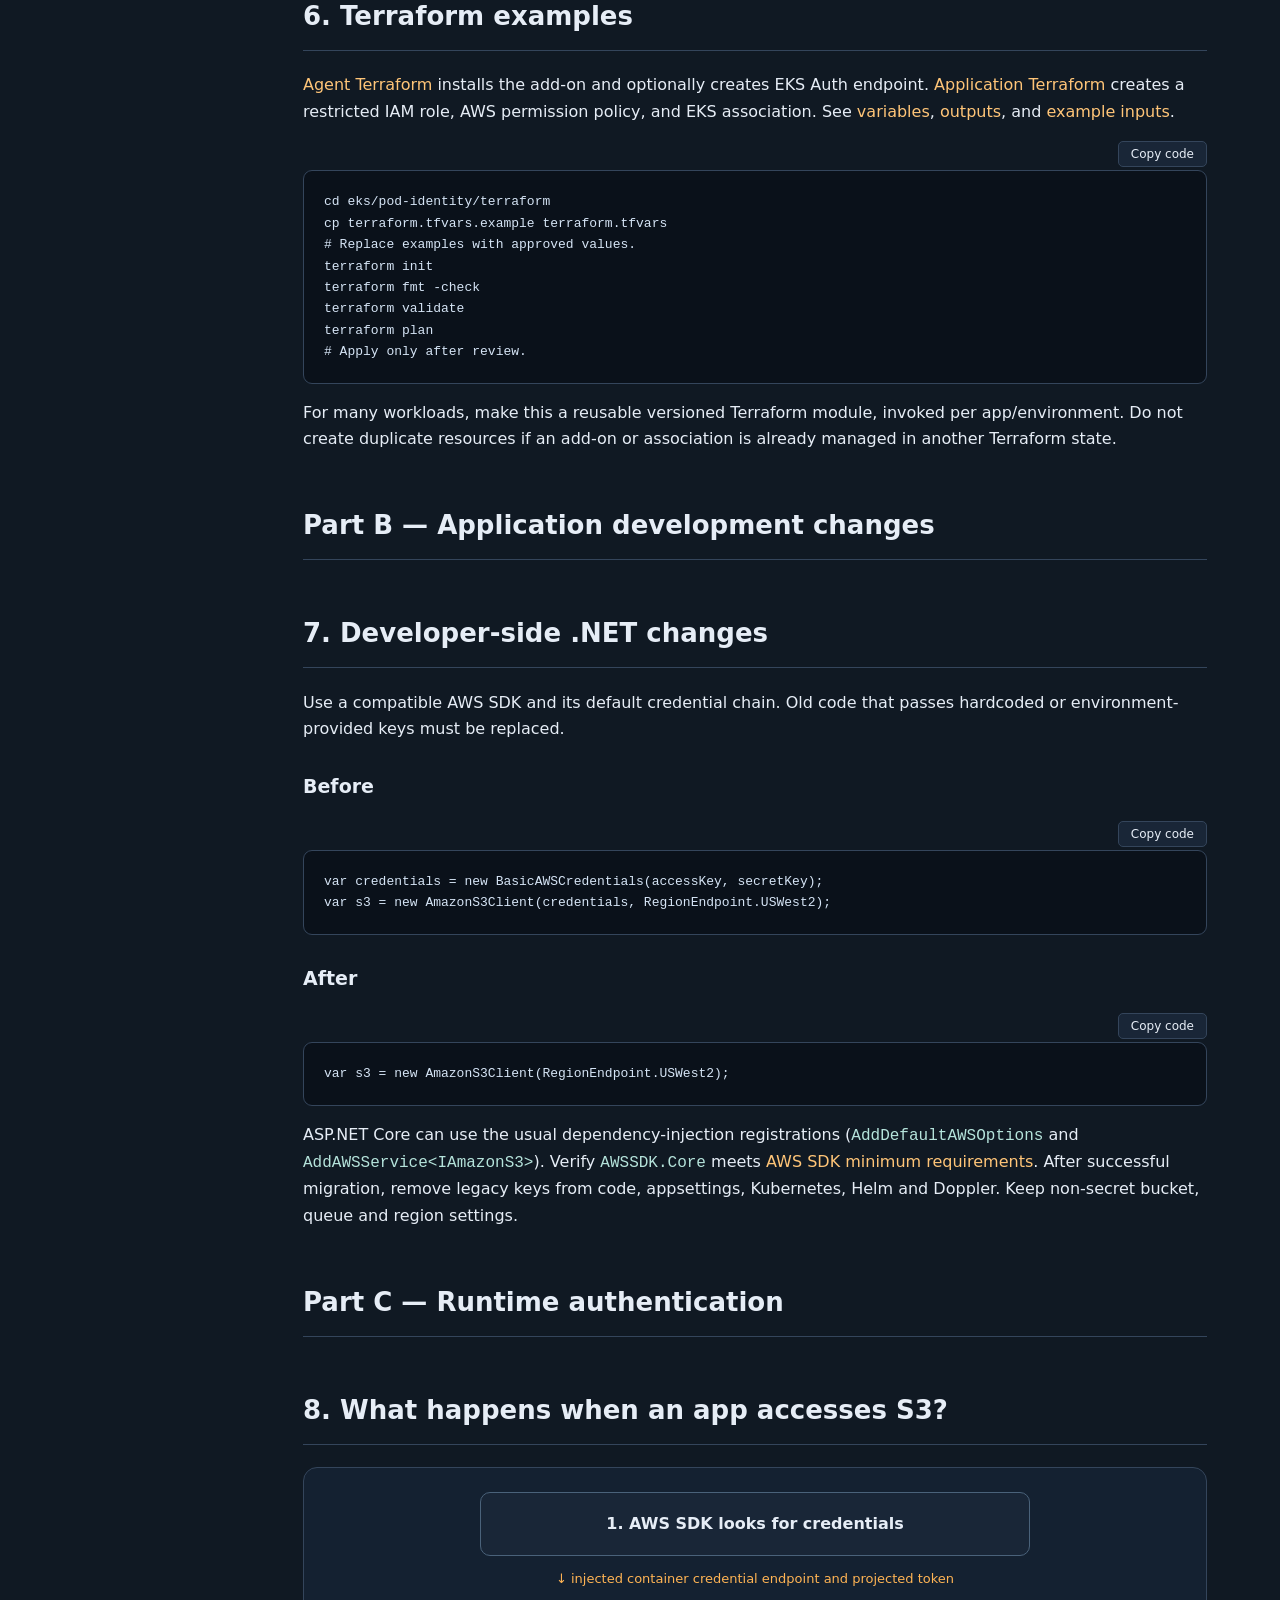
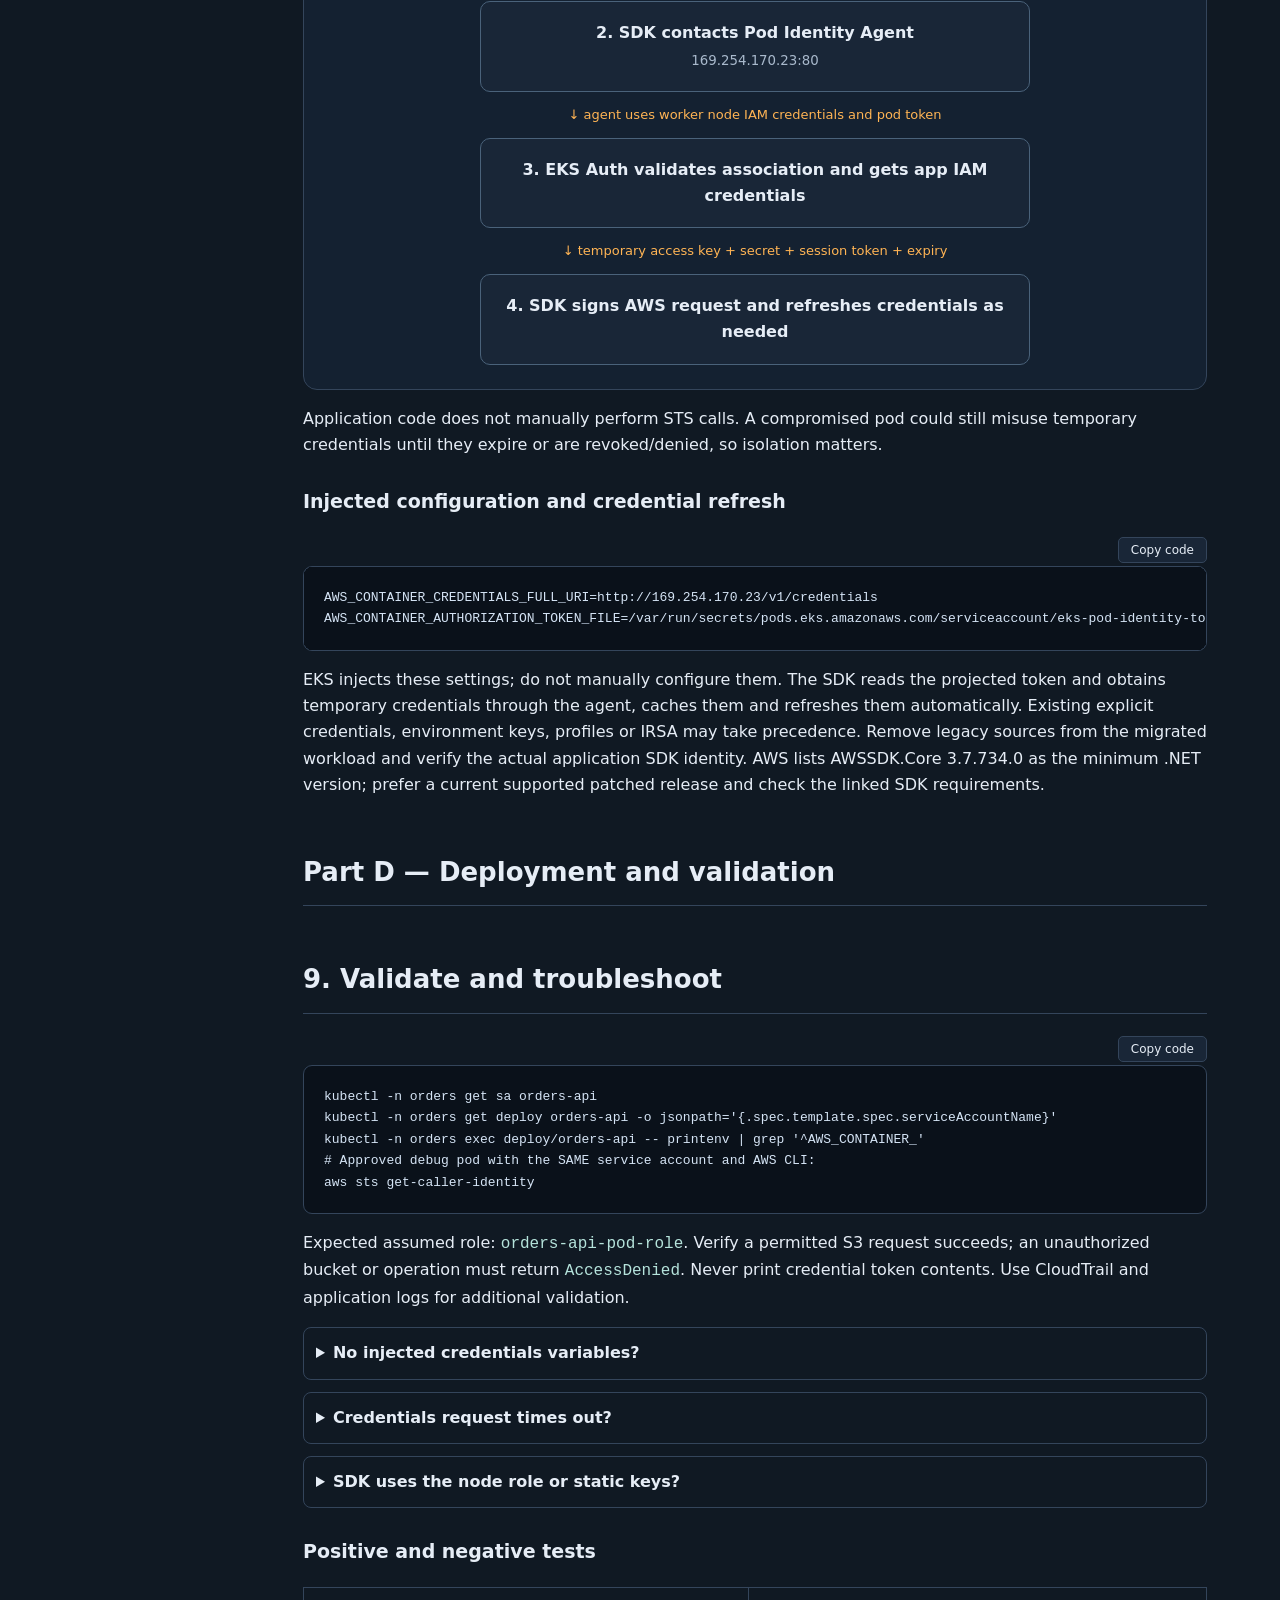
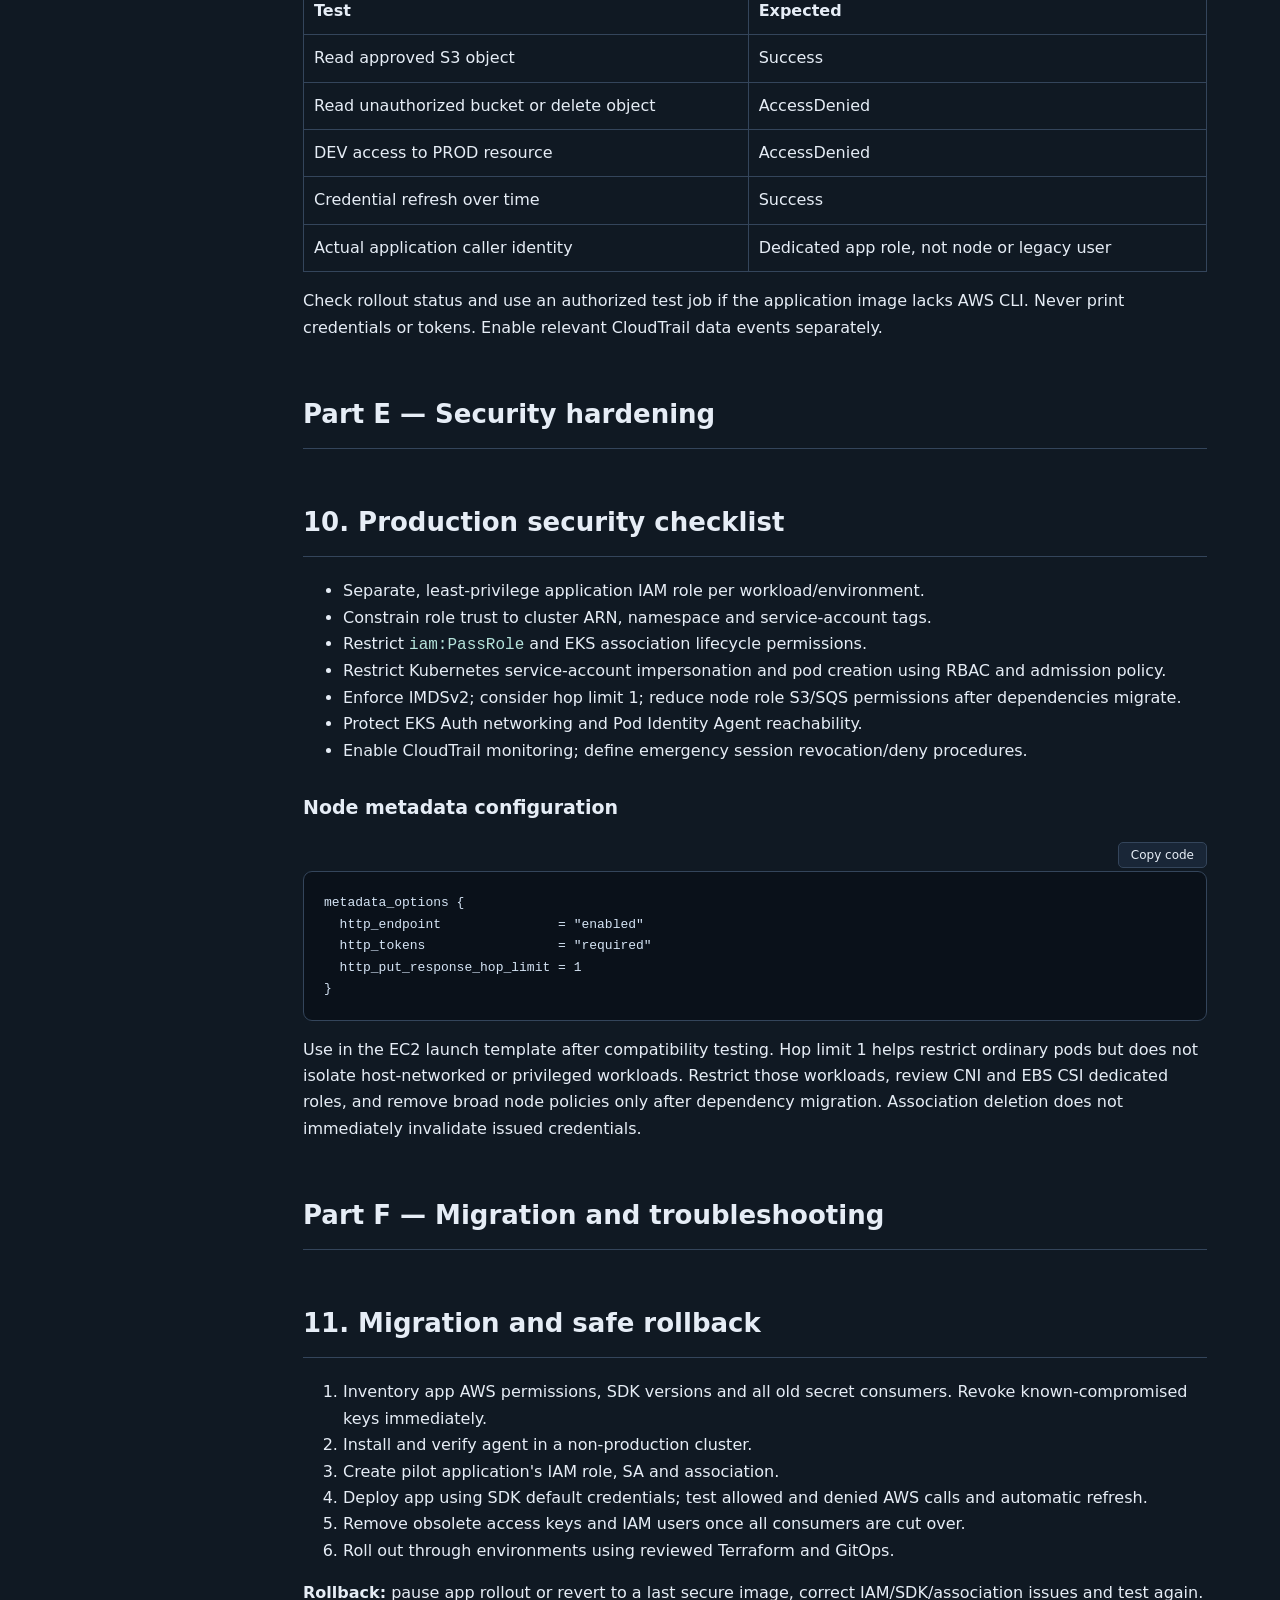
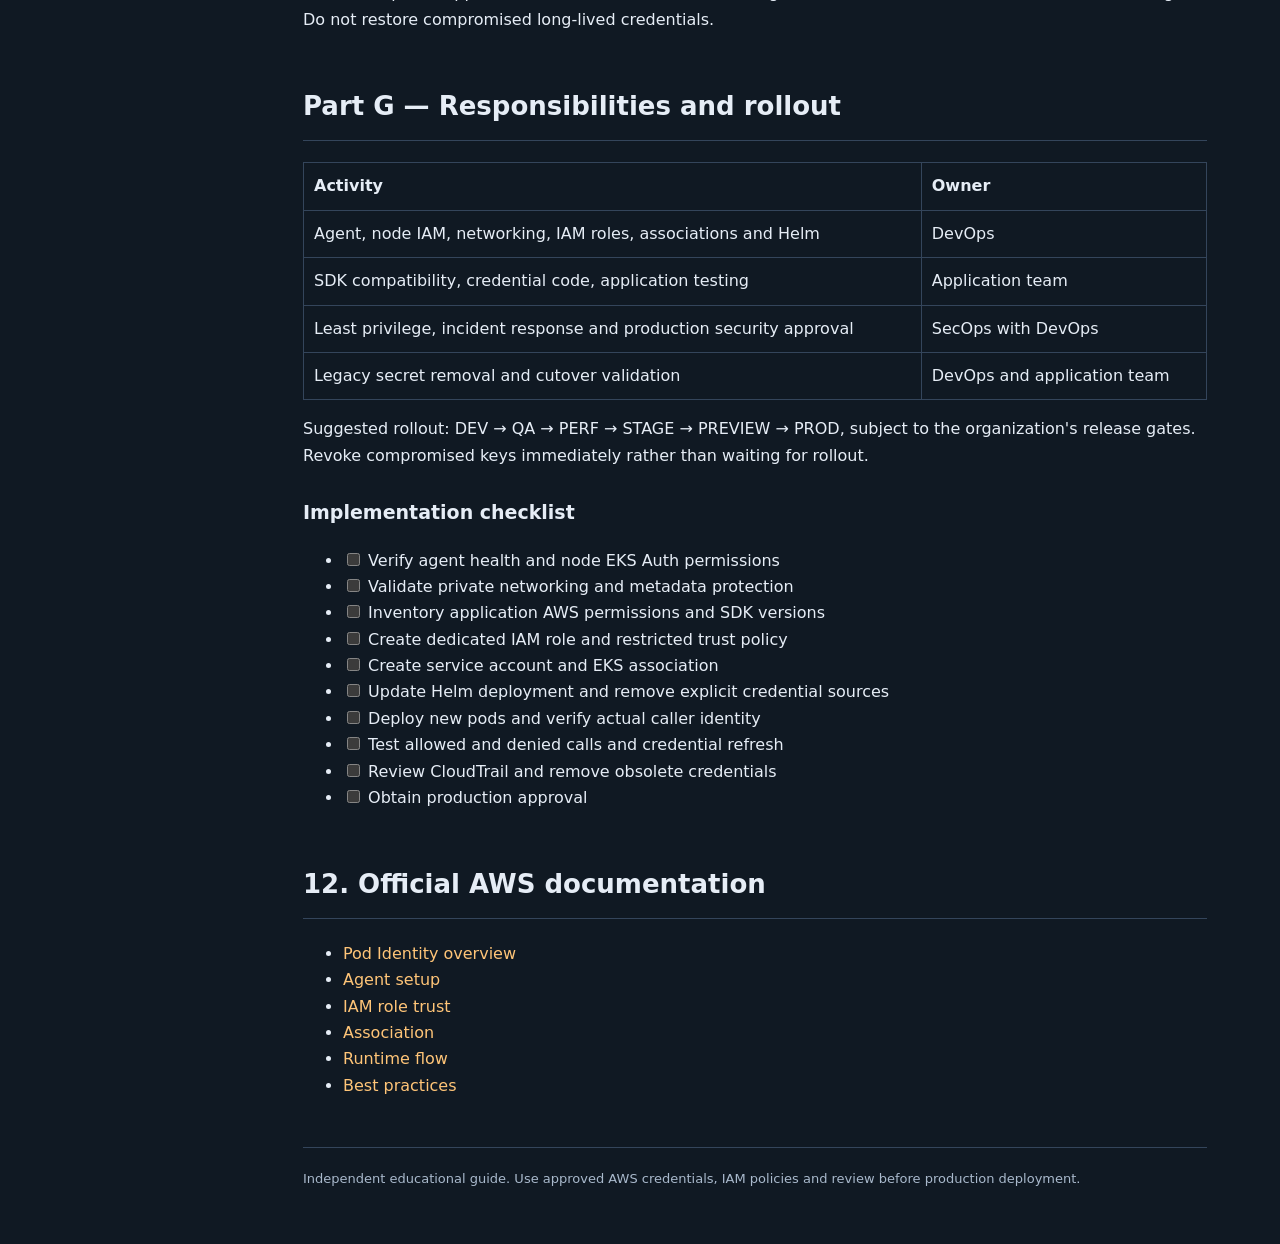
==== commit eefc7adb: "docs: expand Pod Identity guide with detailed implementation, validation and rollout" ====
--- a/eks/pod-identity/index.html
+++ b/eks/pod-identity/index.html
@@ -1,18 +1,21 @@
 <!doctype html>
 <html lang="en"><head><meta charset="utf-8"><meta name="viewport" content="width=device-width, initial-scale=1"><title>EKS Pod Identity | AWS Examples</title><link rel="stylesheet" href="../../assets/style.css"><style>.three{display:grid;grid-template-columns:repeat(3,minmax(0,1fr));gap:10px}.three .node{font-size:13px}.safe{border-left:3px solid #6da9e1;padding:14px;background:var(--panel)}table{border-collapse:collapse;width:100%}td,th{border:1px solid var(--line);padding:10px;text-align:left;vertical-align:top}summary{cursor:pointer;font-weight:700}details{border:1px solid var(--line);padding:12px;margin:12px 0;border-radius:8px}@media(max-width:760px){.three{grid-template-columns:1fr}}</style></head>
-<body><header><a href="../../index.html">AWS Examples</a><span>EKS / Pod Identity</span></header><div class="layout"><nav><strong>CONTENTS</strong><a href="#overview">Overview</a><a href="#architecture">Architecture</a><a href="#roles">The four components</a><a href="#agent">1. Install agent</a><a href="#iam">2. Create IAM role</a><a href="#sa">3. Service account</a><a href="#association">4. Association</a><a href="#deploy">5. Deploy application</a><a href="#terraform">Terraform</a><a href="#developer">.NET developer changes</a><a href="#runtime">Credentials flow</a><a href="#test">Validation</a><a href="#security">Security</a><a href="#migrate">Migration and rollback</a><a href="#references">AWS docs</a></nav>
-<main><p class="eyebrow">EKS · IAM · TEMPORARY AWS CREDENTIALS</p><h1>Amazon EKS Pod Identity</h1><p class="lead">Understand how pods access S3, SQS, SNS and other AWS services without storing long-lived IAM user credentials. A step-by-step guide for DevOps and application developers.</p><p class="note"><strong>Scope:</strong> AWS EKS application workloads. The existing <a href="../../crossplane/irsa/index.html">Crossplane/IRSA guide</a> is separate. All example account IDs, ARNs and images are illustrative. The repository does not run Terraform automatically.</p>
-<h2 id="overview">1. Before vs after</h2><div class="branches"><div class="panel"><h3>Before: IAM user credentials</h3><div class="diagram"><div class="node">IAM user</div><div class="arrow">↓ Permanent access key + secret</div><div class="node">Doppler / Kubernetes Secret</div><div class="arrow">↓</div><div class="node">Application pod → AWS API</div></div></div><div class="panel"><h3>After: Pod Identity</h3><div class="diagram"><div class="node">Service account</div><div class="arrow">↓ EKS association</div><div class="node">Application IAM role</div><div class="arrow">↓ Agent provides temporary credentials</div><div class="node">Application pod → AWS API</div></div></div></div>
+<body><header><a href="../../index.html">AWS Examples</a><span>EKS / Pod Identity</span></header><div class="layout"><nav><strong>CONTENTS</strong><a href="#overview">Overview</a><a href="#architecture">Architecture</a><a href="#roles">The four components</a><a href="#agent">1. Install agent</a><a href="#iam">2. Create IAM role</a><a href="#sa">3. Service account</a><a href="#association">4. Association</a><a href="#deploy">5. Deploy application</a><a href="#terraform">Terraform</a><a href="#developer">.NET developer changes</a><a href="#runtime">Credentials flow</a><a href="#test">Validation</a><a href="#security">Security</a><a href="#migrate">Migration and rollback</a><a href="#ownership">Responsibilities and checklist</a><a href="#references">AWS docs</a></nav>
+<main><p class="eyebrow">EKS · IAM · TEMPORARY AWS CREDENTIALS</p><h1>EKS Pod Identity — Implementation and Migration Guide</h1><p class="lead">Understand how pods access S3, SQS, SNS and other AWS services without storing long-lived IAM user credentials. A step-by-step guide for DevOps and application developers.</p><p class="note"><strong>Scope:</strong> AWS EKS application workloads. The existing <a href="../../crossplane/irsa/index.html">Crossplane/IRSA guide</a> is separate. All example account IDs, ARNs and images are illustrative. The repository does not run Terraform automatically.</p>
+<p><b>Audience:</b> DevOps, application developers and security teams. <b>Objective:</b> eliminate long-lived AWS keys using application-specific temporary credentials.</p><h2 id="overview">1. Before vs after</h2><div class="branches"><div class="panel"><h3>Before: IAM user credentials</h3><div class="diagram"><div class="node">IAM user</div><div class="arrow">↓ Permanent access key + secret</div><div class="node">Doppler / Kubernetes Secret</div><div class="arrow">↓</div><div class="node">Application pod → AWS API</div></div></div><div class="panel"><h3>After: Pod Identity</h3><div class="diagram"><div class="node">Service account</div><div class="arrow">↓ EKS association</div><div class="node">Application IAM role</div><div class="arrow">↓ Agent provides temporary credentials</div><div class="node">Application pod → AWS API</div></div></div></div>
 <h2 id="architecture">2. Architecture for many applications</h2><p><strong>Install the Pod Identity Agent once per eligible EKS cluster.</strong> Applications share the cluster agent but should have separate, least-privilege application identities. An application that does not need AWS APIs needs no Pod Identity role.</p>
 <div class="diagram"><div class="node">EKS cluster on EC2 nodes<br><small>Pod Identity Agent DaemonSet</small></div><div class="arrow">↓ Dedicated Kubernetes service accounts</div><div class="three"><div class="node">Orders API<br><small>orders/orders-api</small></div><div class="node">Search API<br><small>search/search-api</small></div><div class="node">Notify API<br><small>notify/notify-api</small></div></div><div class="arrow">↓ Pod Identity associations</div><div class="three"><div class="node">Orders IAM role<br><small>S3 read-only</small></div><div class="node">Search IAM role<br><small>SQS receive</small></div><div class="node">Notify IAM role<br><small>SNS publish</small></div></div><div class="arrow">↓ AWS SDK signs calls with temporary role credentials</div><div class="three"><div class="node">S3 bucket</div><div class="node">SQS queue</div><div class="node">SNS topic</div></div></div>
 <h2 id="roles">3. Understand the four components</h2><table><tr><th>Identity</th><th>Purpose</th></tr><tr><td>EC2 worker node IAM role</td><td>Authorizes the agent to call EKS Auth using <code>eks-auth:AssumeRoleForPodIdentity</code>. It should not hold broad application S3/SQS permissions.</td></tr><tr><td>Kubernetes service account</td><td>Identifies the pod, e.g. <code>orders/orders-api</code>.</td></tr><tr><td>Application IAM role</td><td>Specifies exactly which AWS actions/resources the application may access.</td></tr><tr><td>Pod Identity association</td><td>Maps cluster + namespace + service account to the application IAM role in EKS.</td></tr></table><p class="safe"><strong>Why does the agent need the node role?</strong> The agent authenticates to the EKS Auth API with node credentials, presents the pod token, and obtains temporary credentials for the app-specific IAM role. The node's EKS Auth permission alone does not grant S3/SQS access.</p>
-<h2 id="agent">Step 1 · Install Pod Identity Agent</h2><p>Prerequisites: supported EKS cluster, supported Linux EC2 nodes (not EKS Fargate), AWS CLI, kubectl and IAM permissions. In AWS Console: <b>EKS → Clusters → selected cluster → Add-ons → Get more add-ons → EKS Pod Identity Agent</b>. Do not recreate an existing add-on.</p><pre><code>export AWS_REGION=us-west-2
+<h2>Part A — DevOps implementation</h2><h2 id="agent">Step 1 · Install Pod Identity Agent</h2><p>Prerequisites: supported EKS cluster, supported Linux EC2 nodes (not EKS Fargate), AWS CLI, kubectl and IAM permissions. In AWS Console: <b>EKS → Clusters → selected cluster → Add-ons → Get more add-ons → EKS Pod Identity Agent</b>. Do not recreate an existing add-on.</p><pre><code>export AWS_REGION=us-west-2
 export CLUSTER=example-dev-cluster
 aws eks describe-addon --cluster-name "$CLUSTER" --addon-name eks-pod-identity-agent --region "$AWS_REGION"
 # Only if not already installed:
 aws eks create-addon --cluster-name "$CLUSTER" --addon-name eks-pod-identity-agent --region "$AWS_REGION"
 kubectl -n kube-system get daemonset eks-pod-identity-agent</code></pre><p>Confirm the EC2 node role has <code>eks-auth:AssumeRoleForPodIdentity</code>; typically it is included in <code>AmazonEKSWorkerNodePolicy</code>. Private nodes need EKS Auth connectivity, often through interface endpoint <code>com.amazonaws.us-west-2.eks-auth</code>. Pods need to reach agent endpoint <code>169.254.170.23:80</code>. See <a href="agent/main.tf">Terraform agent setup</a> and <a href="agent/terraform.tfvars.example">variables</a>.</p>
-<h2 id="iam">Step 2 · Create an application IAM role</h2><p>Example <code>orders-api-pod-role</code> in the EKS cluster's AWS account. IAM Console → Roles → Create role → Custom trust policy. Trust permits the EKS Pod Identity service; use request-tag conditions to restrict to the expected cluster, namespace and service account. Keep EKS Pod Identity session tags enabled.</p><pre><code>{
+<h3>1.1 Why install the agent?</h3><p>The agent is a DaemonSet: one agent pod on each eligible node, shared by application pods on that node. EKS Auto Mode includes this capability; do not install a redundant add-on.</p><h3>1.2 Verify the worker node role</h3><p>Console: EKS → cluster → Compute → node group → Node IAM role → Permissions → AmazonEKSWorkerNodePolicy → JSON. For self-managed nodes inspect the EC2 instance profile instead. The following action authorizes the agent to request credentials from EKS Auth, not direct access to application resources.</p><pre><code>{"Effect":"Allow","Action":"eks-auth:AssumeRoleForPodIdentity","Resource":"*"}</code></pre><p>If the managed policy already grants this action and no effective deny applies, no additional policy is needed. The node role remains a trusted infrastructure identity.</p><h3>1.3 Terraform configuration</h3><pre><code>resource "aws_eks_addon" "pod_identity_agent" {
+  cluster_name = var.cluster_name
+  addon_name   = "eks-pod-identity-agent"
+}</code></pre><p>Import an existing add-on into the correct state rather than recreating it. Verify desired and ready DaemonSet counts. For private nodes without public EKS Auth connectivity, create an EKS Auth interface endpoint with private DNS and HTTPS access from nodes. Allow the local agent endpoint, including IPv6 where enabled, and configure NO_PROXY if necessary.</p><h2 id="iam">Step 2 · Create an application IAM role</h2><p>Example <code>orders-api-pod-role</code> in the EKS cluster's AWS account. IAM Console → Roles → Create role → Custom trust policy. Trust permits the EKS Pod Identity service; use request-tag conditions to restrict to the expected cluster, namespace and service account. Keep EKS Pod Identity session tags enabled.</p><pre><code>{
  "Version":"2012-10-17",
  "Statement":[{
   "Effect":"Allow",
@@ -63,10 +66,11 @@
 terraform validate
 terraform plan
 # Apply only after review.</code></pre><p>For many workloads, make this a reusable versioned Terraform module, invoked per app/environment. Do not create duplicate resources if an add-on or association is already managed in another Terraform state.</p>
-<h2 id="developer">7. Developer-side .NET changes</h2><p>Use a compatible AWS SDK and its default credential chain. Old code that passes hardcoded or environment-provided keys must be replaced.</p><h3>Before</h3><pre><code>var credentials = new BasicAWSCredentials(accessKey, secretKey);
+<h2>Part B — Application development changes</h2><h2 id="developer">7. Developer-side .NET changes</h2><p>Use a compatible AWS SDK and its default credential chain. Old code that passes hardcoded or environment-provided keys must be replaced.</p><h3>Before</h3><pre><code>var credentials = new BasicAWSCredentials(accessKey, secretKey);
 var s3 = new AmazonS3Client(credentials, RegionEndpoint.USWest2);</code></pre><h3>After</h3><pre><code>var s3 = new AmazonS3Client(RegionEndpoint.USWest2);</code></pre><p>ASP.NET Core can use the usual dependency-injection registrations (<code>AddDefaultAWSOptions</code> and <code>AddAWSService&lt;IAmazonS3&gt;</code>). Verify <code>AWSSDK.Core</code> meets <a href="https://docs.aws.amazon.com/eks/latest/userguide/pod-id-minimum-sdk.html">AWS SDK minimum requirements</a>. After successful migration, remove legacy keys from code, appsettings, Kubernetes, Helm and Doppler. Keep non-secret bucket, queue and region settings.</p>
-<h2 id="runtime">8. What happens when an app accesses S3?</h2><div class="diagram"><div class="node">1. AWS SDK looks for credentials</div><div class="arrow">↓ injected container credential endpoint and projected token</div><div class="node">2. SDK contacts Pod Identity Agent<br><small>169.254.170.23:80</small></div><div class="arrow">↓ agent uses worker node IAM credentials and pod token</div><div class="node">3. EKS Auth validates association and gets app IAM credentials</div><div class="arrow">↓ temporary access key + secret + session token + expiry</div><div class="node">4. SDK signs AWS request and refreshes credentials as needed</div></div><p>Application code does not manually perform STS calls. A compromised pod could still misuse temporary credentials until they expire or are revoked/denied, so isolation matters.</p>
-<h2 id="test">9. Validate and troubleshoot</h2><pre><code>kubectl -n orders get sa orders-api
+<h2>Part C — Runtime authentication</h2><h2 id="runtime">8. What happens when an app accesses S3?</h2><div class="diagram"><div class="node">1. AWS SDK looks for credentials</div><div class="arrow">↓ injected container credential endpoint and projected token</div><div class="node">2. SDK contacts Pod Identity Agent<br><small>169.254.170.23:80</small></div><div class="arrow">↓ agent uses worker node IAM credentials and pod token</div><div class="node">3. EKS Auth validates association and gets app IAM credentials</div><div class="arrow">↓ temporary access key + secret + session token + expiry</div><div class="node">4. SDK signs AWS request and refreshes credentials as needed</div></div><p>Application code does not manually perform STS calls. A compromised pod could still misuse temporary credentials until they expire or are revoked/denied, so isolation matters.</p>
+<h3>Injected configuration and credential refresh</h3><pre><code>AWS_CONTAINER_CREDENTIALS_FULL_URI=http://169.254.170.23/v1/credentials
+AWS_CONTAINER_AUTHORIZATION_TOKEN_FILE=/var/run/secrets/pods.eks.amazonaws.com/serviceaccount/eks-pod-identity-token</code></pre><p>EKS injects these settings; do not manually configure them. The SDK reads the projected token and obtains temporary credentials through the agent, caches them and refreshes them automatically. Existing explicit credentials, environment keys, profiles or IRSA may take precedence. Remove legacy sources from the migrated workload and verify the actual application SDK identity. AWS lists AWSSDK.Core 3.7.734.0 as the minimum .NET version; prefer a current supported patched release and check the linked SDK requirements.</p><h2>Part D — Deployment and validation</h2><h2 id="test">9. Validate and troubleshoot</h2><pre><code>kubectl -n orders get sa orders-api
 kubectl -n orders get deploy orders-api -o jsonpath='{.spec.template.spec.serviceAccountName}'
 kubectl -n orders exec deploy/orders-api -- printenv | grep '^AWS_CONTAINER_'
 # Approved debug pod with the SAME service account and AWS CLI:
@@ -74,7 +78,11 @@
 <details><summary>No injected credentials variables?</summary>Check service account, namespace, EKS association, pod restart, compatible EKS version and agent health.</details>
 <details><summary>Credentials request times out?</summary>Check EKS Auth endpoint, agent local endpoint, node IAM policy, NetworkPolicies and proxy settings.</details>
 <details><summary>SDK uses the node role or static keys?</summary>Remove explicit credentials and profile settings, validate SDK default chain, and disable metadata fallback.</details>
-<h2 id="security">10. Production security checklist</h2><ul><li>Separate, least-privilege application IAM role per workload/environment.</li><li>Constrain role trust to cluster ARN, namespace and service-account tags.</li><li>Restrict <code>iam:PassRole</code> and EKS association lifecycle permissions.</li><li>Restrict Kubernetes service-account impersonation and pod creation using RBAC and admission policy.</li><li>Enforce IMDSv2; consider hop limit 1; reduce node role S3/SQS permissions after dependencies migrate.</li><li>Protect EKS Auth networking and Pod Identity Agent reachability.</li><li>Enable CloudTrail monitoring; define emergency session revocation/deny procedures.</li></ul>
-<h2 id="migrate">11. Migration and safe rollback</h2><ol><li>Inventory app AWS permissions, SDK versions and all old secret consumers. Revoke known-compromised keys immediately.</li><li>Install and verify agent in a non-production cluster.</li><li>Create pilot application's IAM role, SA and association.</li><li>Deploy app using SDK default credentials; test allowed and denied AWS calls and automatic refresh.</li><li>Remove obsolete access keys and IAM users once all consumers are cut over.</li><li>Roll out through environments using reviewed Terraform and GitOps.</li></ol><p><b>Rollback:</b> pause app rollout or revert to a last secure image, correct IAM/SDK/association issues and test again. Do not restore compromised long-lived credentials.</p>
-<h2 id="references">12. Official AWS documentation</h2><ul><li><a href="https://docs.aws.amazon.com/eks/latest/userguide/pod-identities.html">Pod Identity overview</a></li><li><a href="https://docs.aws.amazon.com/eks/latest/userguide/pod-id-agent-setup.html">Agent setup</a></li><li><a href="https://docs.aws.amazon.com/eks/latest/userguide/pod-id-role.html">IAM role trust</a></li><li><a href="https://docs.aws.amazon.com/eks/latest/userguide/pod-id-association.html">Association</a></li><li><a href="https://docs.aws.amazon.com/eks/latest/userguide/pod-id-how-it-works.html">Runtime flow</a></li><li><a href="https://docs.aws.amazon.com/eks/latest/best-practices/identity-and-access-management.html">Best practices</a></li></ul><footer>Independent educational guide. Use approved AWS credentials, IAM policies and review before production deployment.</footer>
+<h3>Positive and negative tests</h3><table><tr><th>Test</th><th>Expected</th></tr><tr><td>Read approved S3 object</td><td>Success</td></tr><tr><td>Read unauthorized bucket or delete object</td><td>AccessDenied</td></tr><tr><td>DEV access to PROD resource</td><td>AccessDenied</td></tr><tr><td>Credential refresh over time</td><td>Success</td></tr><tr><td>Actual application caller identity</td><td>Dedicated app role, not node or legacy user</td></tr></table><p>Check rollout status and use an authorized test job if the application image lacks AWS CLI. Never print credentials or tokens. Enable relevant CloudTrail data events separately.</p><h2>Part E — Security hardening</h2><h2 id="security">10. Production security checklist</h2><ul><li>Separate, least-privilege application IAM role per workload/environment.</li><li>Constrain role trust to cluster ARN, namespace and service-account tags.</li><li>Restrict <code>iam:PassRole</code> and EKS association lifecycle permissions.</li><li>Restrict Kubernetes service-account impersonation and pod creation using RBAC and admission policy.</li><li>Enforce IMDSv2; consider hop limit 1; reduce node role S3/SQS permissions after dependencies migrate.</li><li>Protect EKS Auth networking and Pod Identity Agent reachability.</li><li>Enable CloudTrail monitoring; define emergency session revocation/deny procedures.</li></ul>
+<h3>Node metadata configuration</h3><pre><code>metadata_options {
+  http_endpoint               = "enabled"
+  http_tokens                 = "required"
+  http_put_response_hop_limit = 1
+}</code></pre><p>Use in the EC2 launch template after compatibility testing. Hop limit 1 helps restrict ordinary pods but does not isolate host-networked or privileged workloads. Restrict those workloads, review CNI and EBS CSI dedicated roles, and remove broad node policies only after dependency migration. Association deletion does not immediately invalidate issued credentials.</p><h2>Part F — Migration and troubleshooting</h2><h2 id="migrate">11. Migration and safe rollback</h2><ol><li>Inventory app AWS permissions, SDK versions and all old secret consumers. Revoke known-compromised keys immediately.</li><li>Install and verify agent in a non-production cluster.</li><li>Create pilot application's IAM role, SA and association.</li><li>Deploy app using SDK default credentials; test allowed and denied AWS calls and automatic refresh.</li><li>Remove obsolete access keys and IAM users once all consumers are cut over.</li><li>Roll out through environments using reviewed Terraform and GitOps.</li></ol><p><b>Rollback:</b> pause app rollout or revert to a last secure image, correct IAM/SDK/association issues and test again. Do not restore compromised long-lived credentials.</p>
+<h2 id="ownership">Part G — Responsibilities and rollout</h2><table><tr><th>Activity</th><th>Owner</th></tr><tr><td>Agent, node IAM, networking, IAM roles, associations and Helm</td><td>DevOps</td></tr><tr><td>SDK compatibility, credential code, application testing</td><td>Application team</td></tr><tr><td>Least privilege, incident response and production security approval</td><td>SecOps with DevOps</td></tr><tr><td>Legacy secret removal and cutover validation</td><td>DevOps and application team</td></tr></table><p>Suggested rollout: DEV → QA → PERF → STAGE → PREVIEW → PROD, subject to the organization's release gates. Revoke compromised keys immediately rather than waiting for rollout.</p><h3>Implementation checklist</h3><ul><li><label><input type="checkbox"> Verify agent health and node EKS Auth permissions</label></li><li><label><input type="checkbox"> Validate private networking and metadata protection</label></li><li><label><input type="checkbox"> Inventory application AWS permissions and SDK versions</label></li><li><label><input type="checkbox"> Create dedicated IAM role and restricted trust policy</label></li><li><label><input type="checkbox"> Create service account and EKS association</label></li><li><label><input type="checkbox"> Update Helm deployment and remove explicit credential sources</label></li><li><label><input type="checkbox"> Deploy new pods and verify actual caller identity</label></li><li><label><input type="checkbox"> Test allowed and denied calls and credential refresh</label></li><li><label><input type="checkbox"> Review CloudTrail and remove obsolete credentials</label></li><li><label><input type="checkbox"> Obtain production approval</label></li></ul><h2 id="references">12. Official AWS documentation</h2><ul><li><a href="https://docs.aws.amazon.com/eks/latest/userguide/pod-identities.html">Pod Identity overview</a></li><li><a href="https://docs.aws.amazon.com/eks/latest/userguide/pod-id-agent-setup.html">Agent setup</a></li><li><a href="https://docs.aws.amazon.com/eks/latest/userguide/pod-id-role.html">IAM role trust</a></li><li><a href="https://docs.aws.amazon.com/eks/latest/userguide/pod-id-association.html">Association</a></li><li><a href="https://docs.aws.amazon.com/eks/latest/userguide/pod-id-how-it-works.html">Runtime flow</a></li><li><a href="https://docs.aws.amazon.com/eks/latest/best-practices/identity-and-access-management.html">Best practices</a></li></ul><footer>Independent educational guide. Use approved AWS credentials, IAM policies and review before production deployment.</footer>
 </main></div><script src="../../assets/copy.js"></script></body></html>
